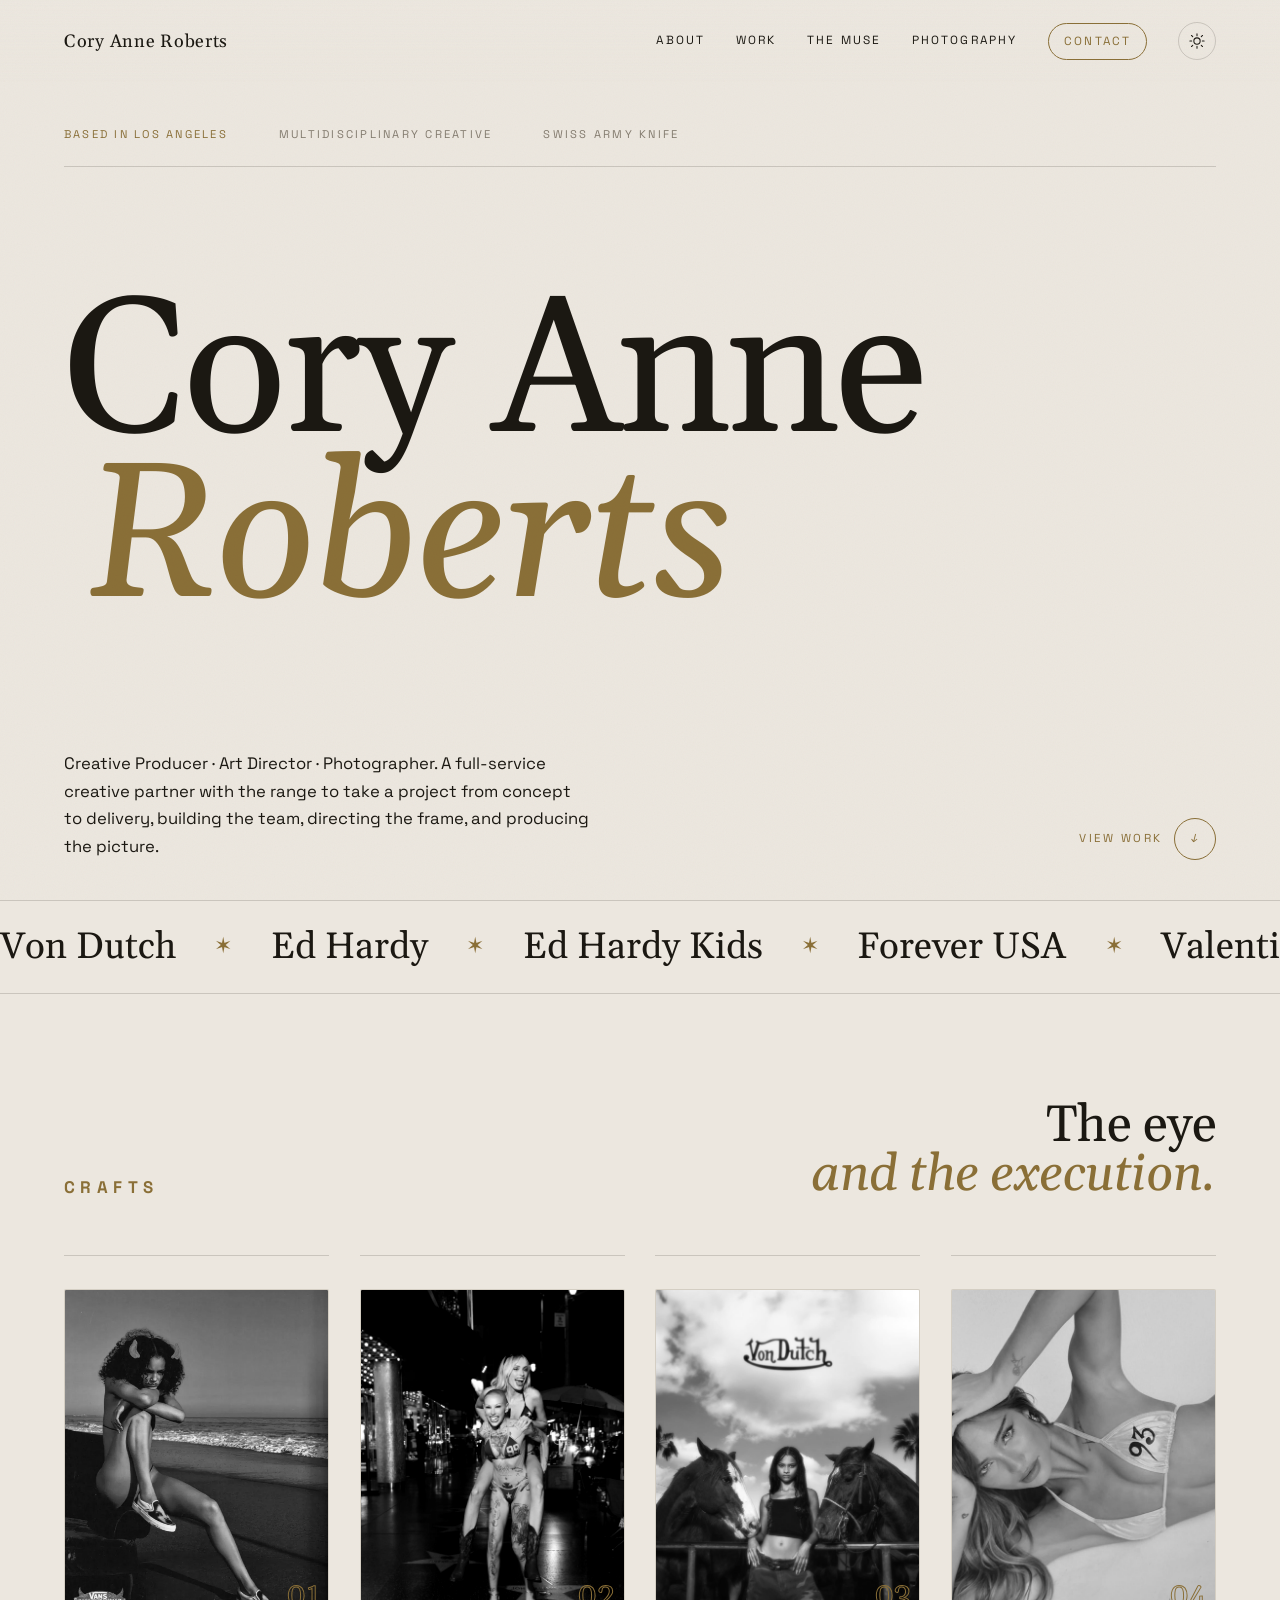
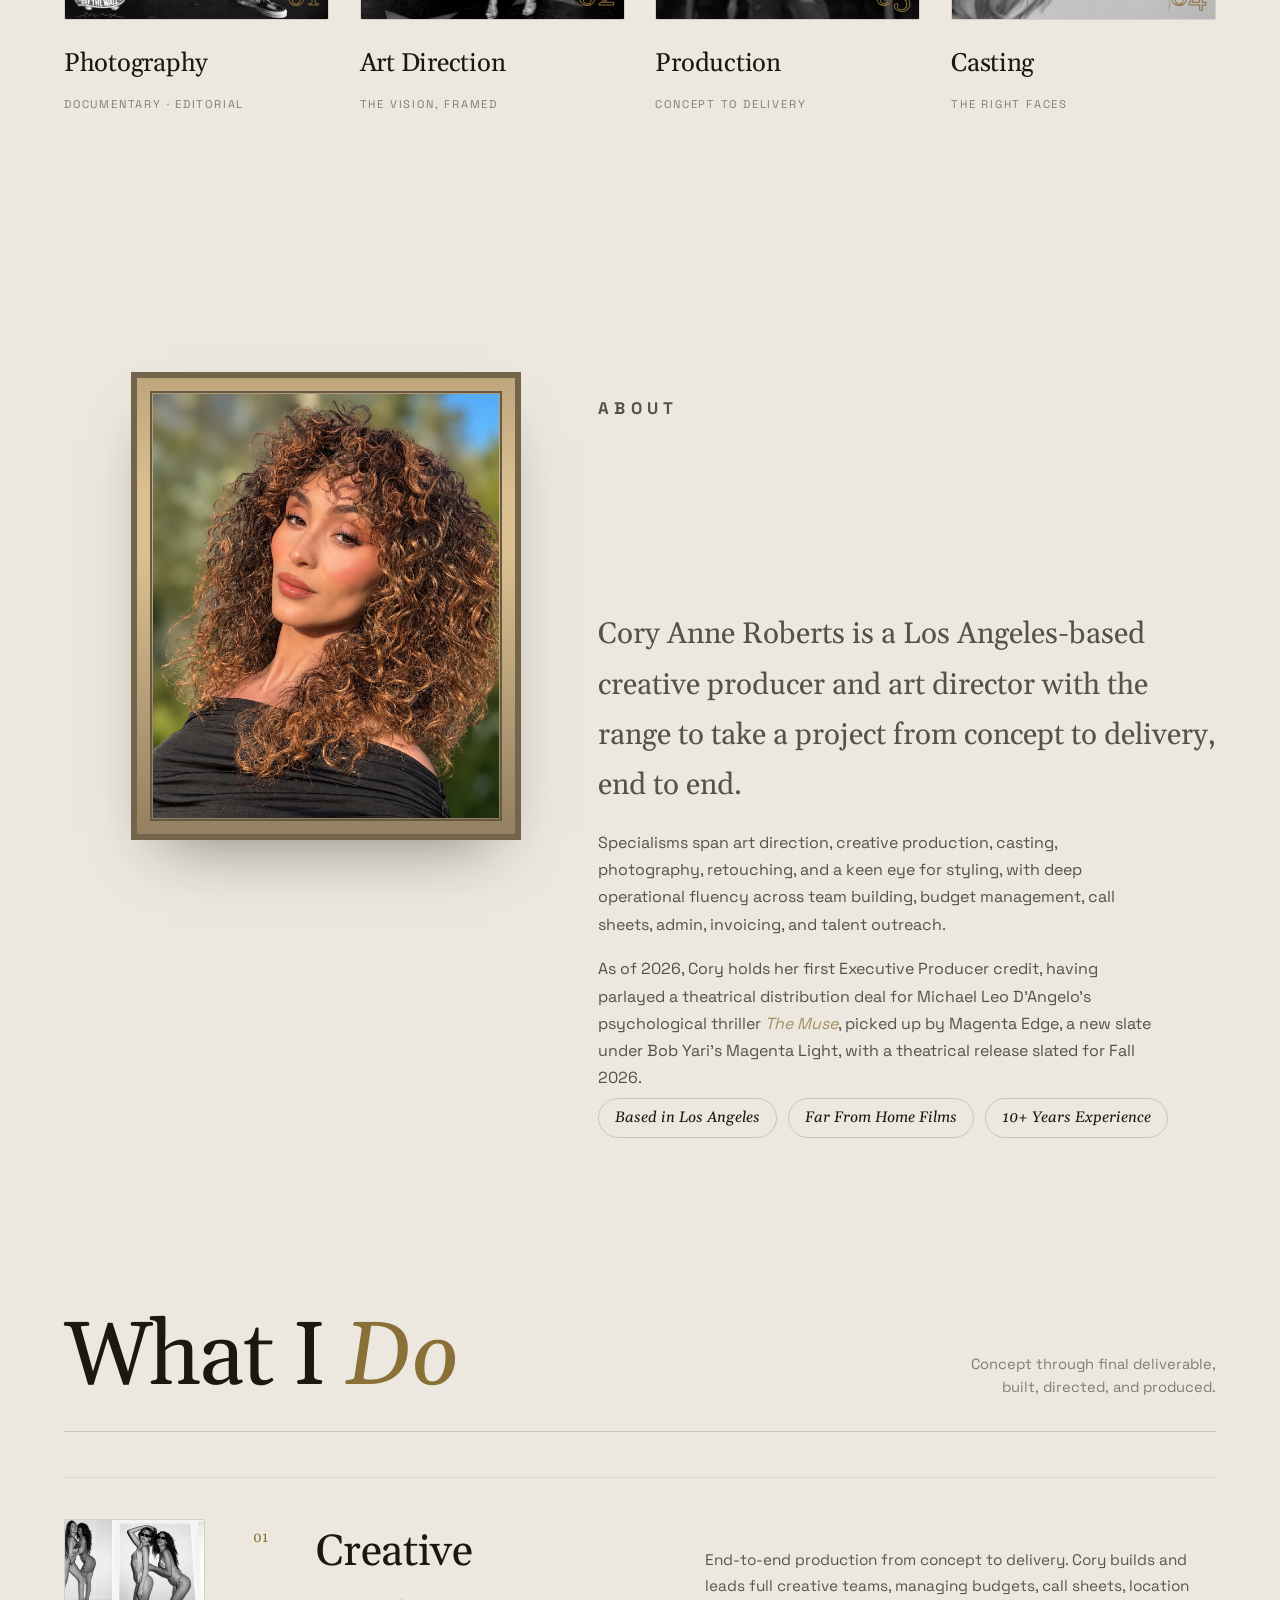
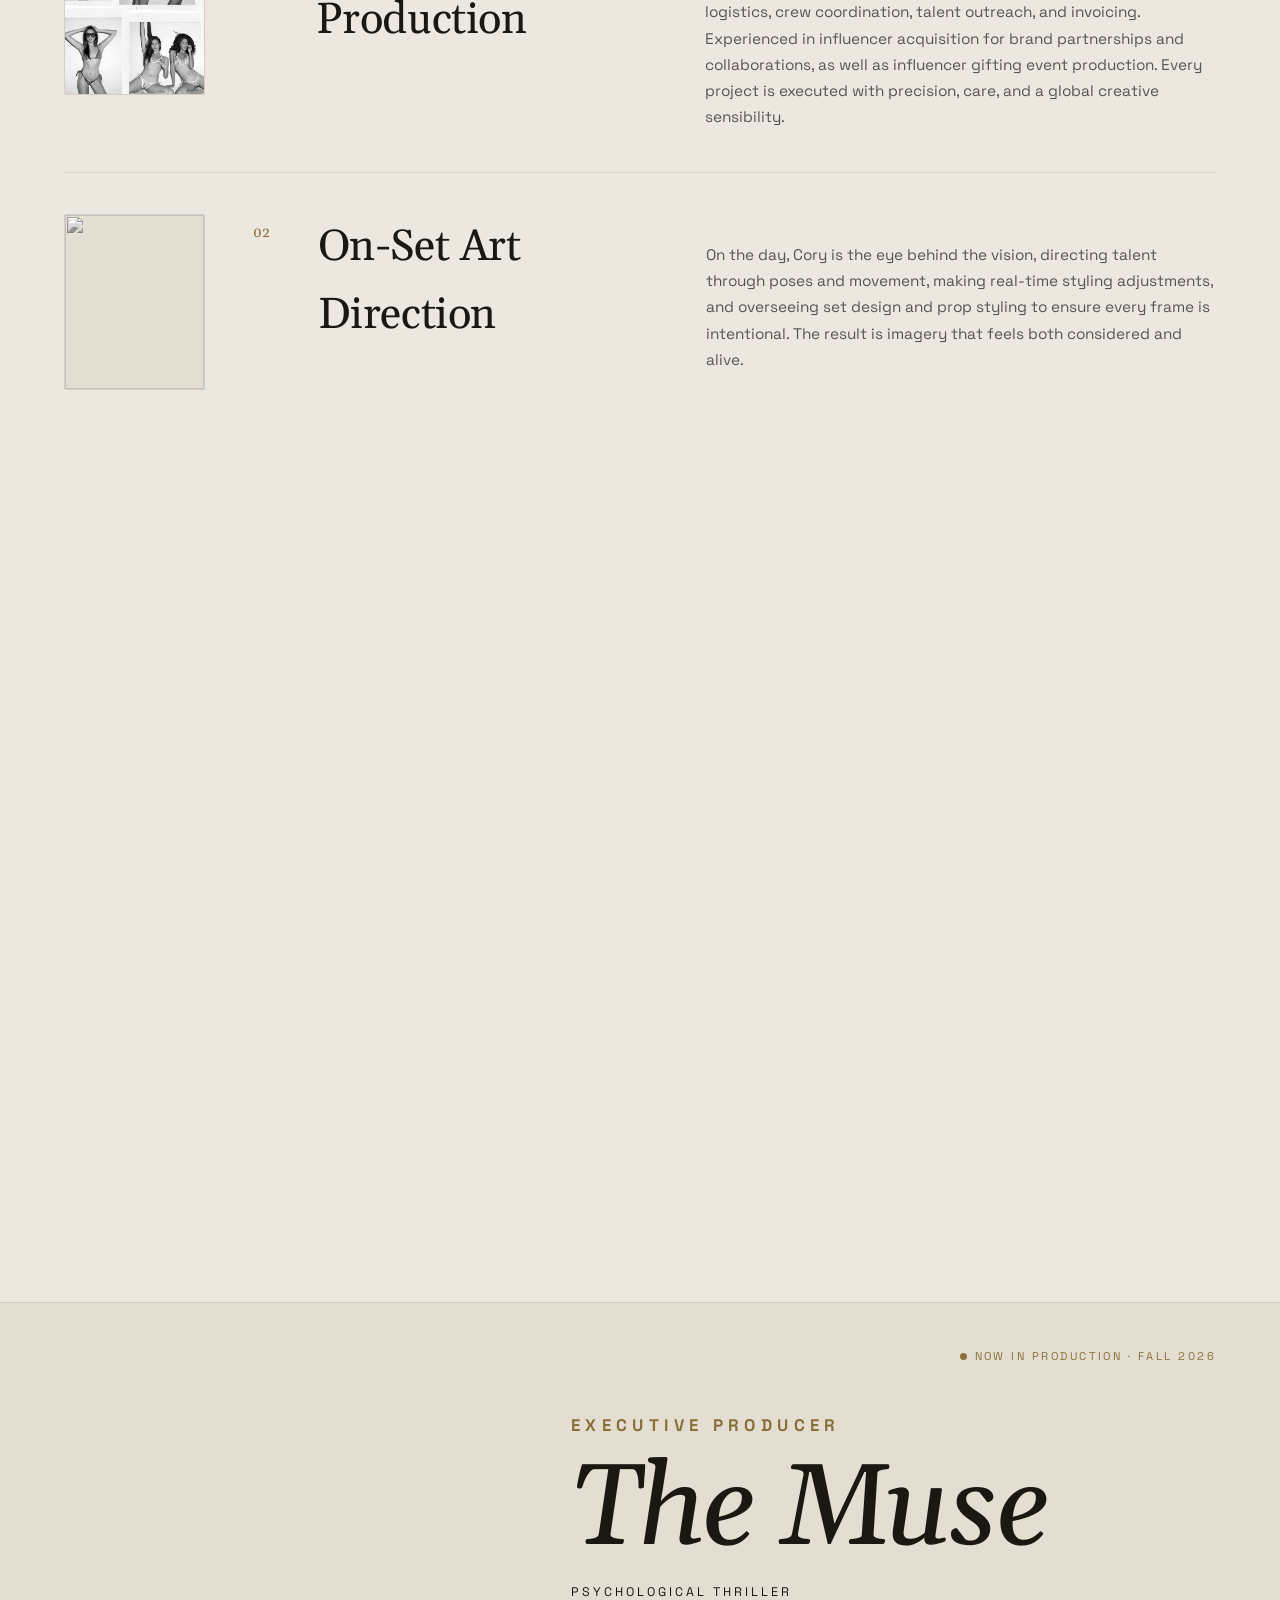
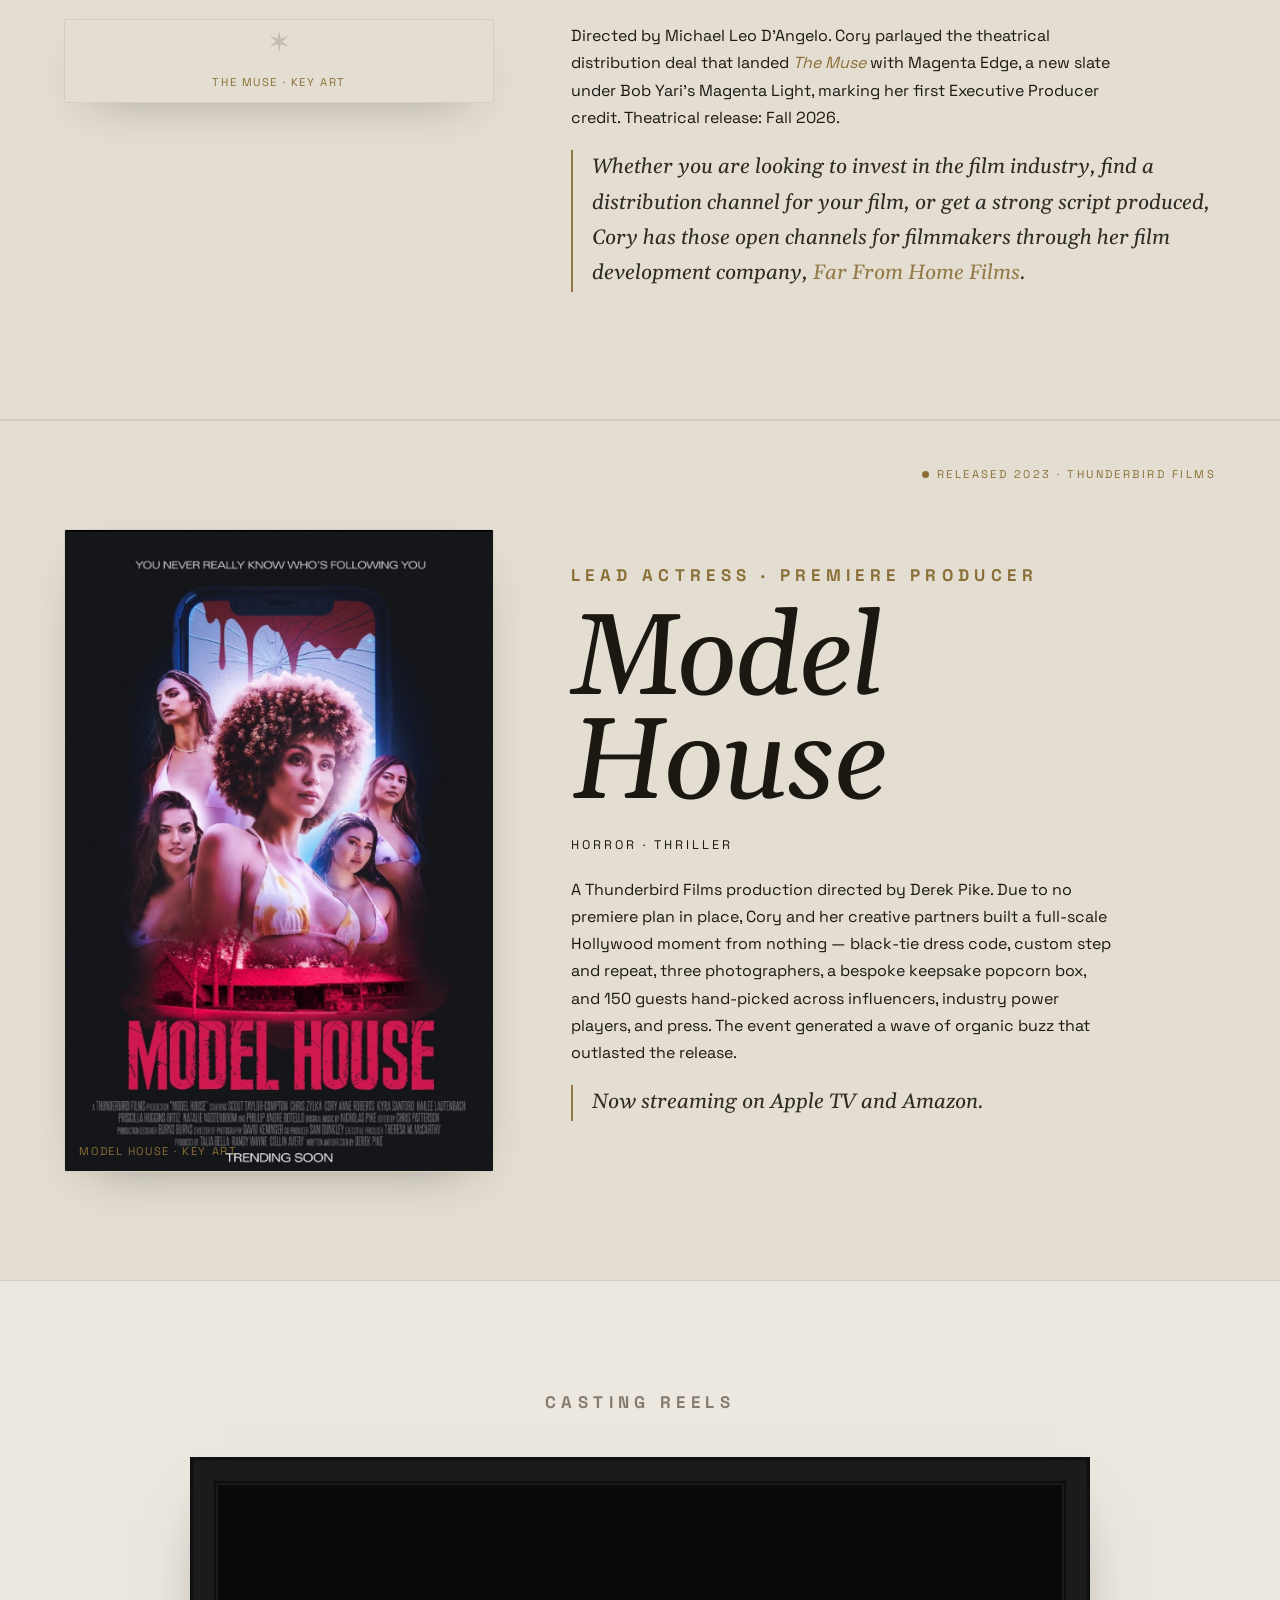
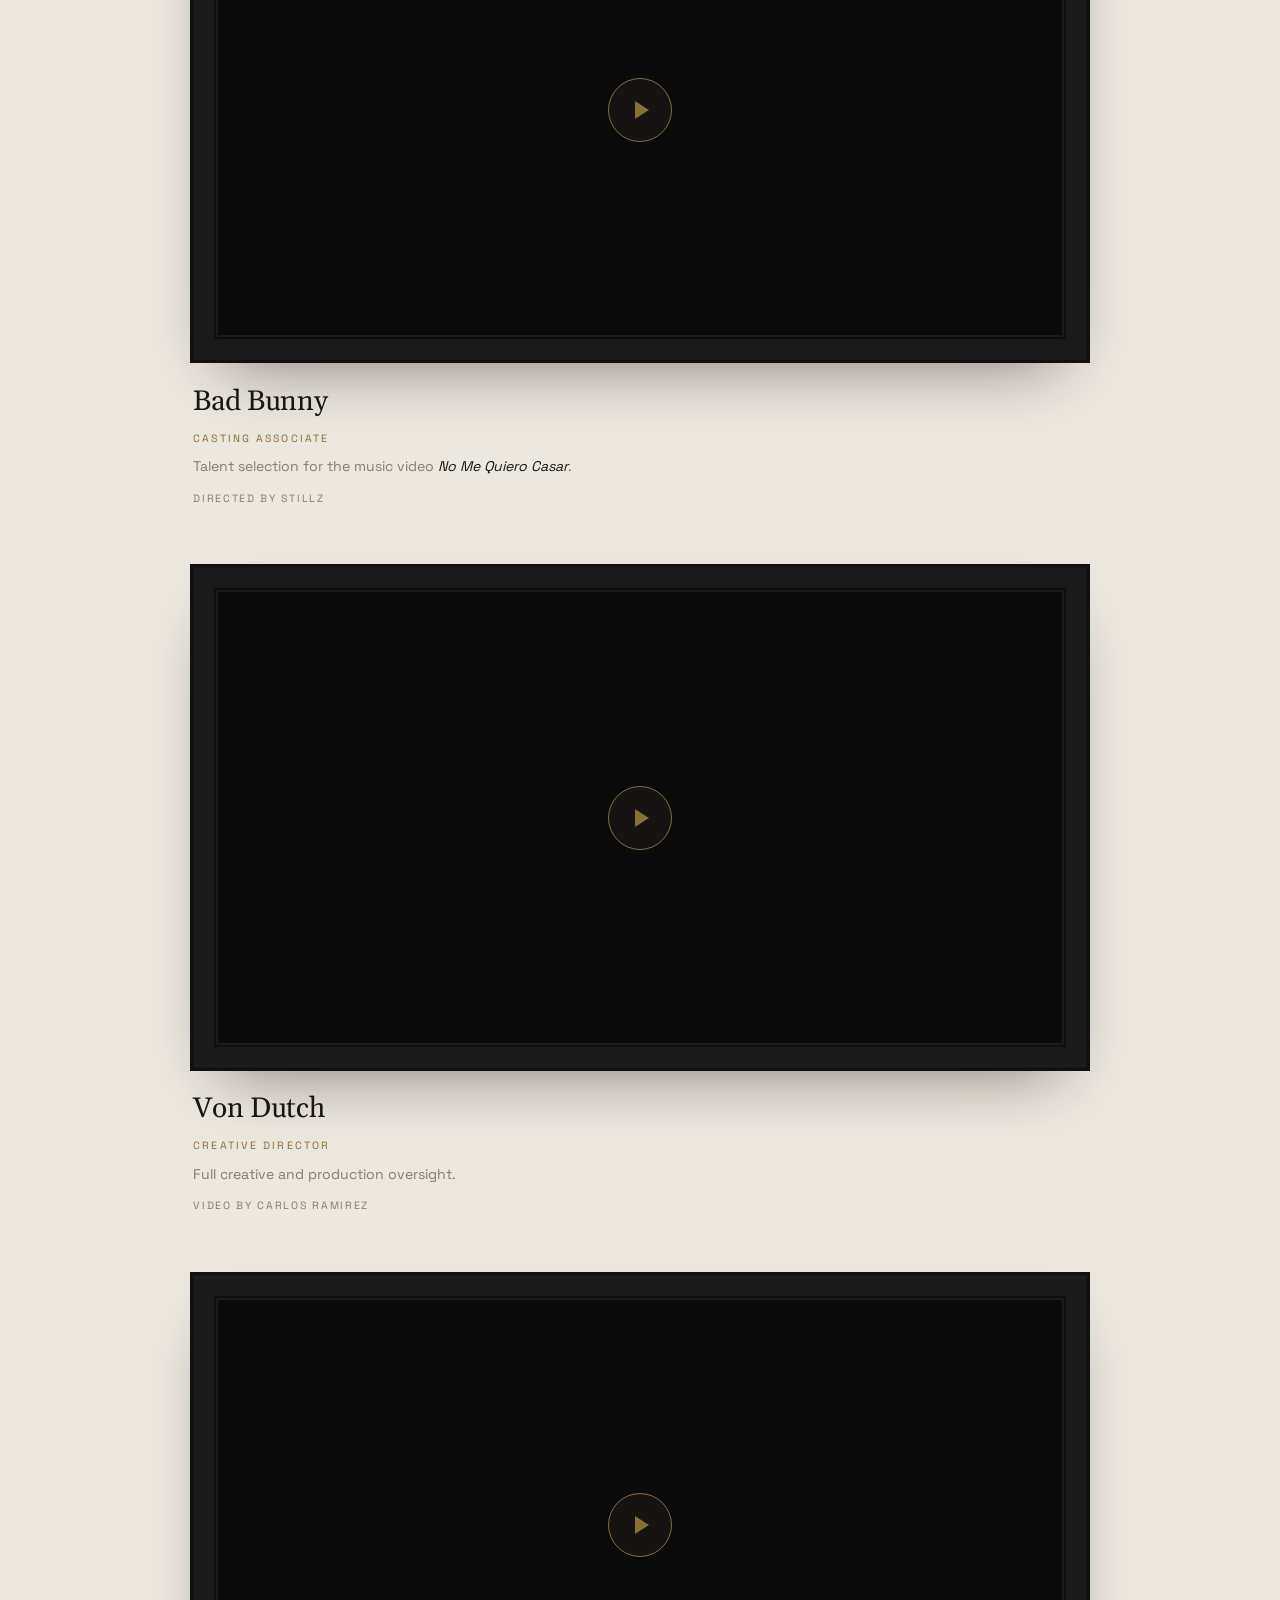
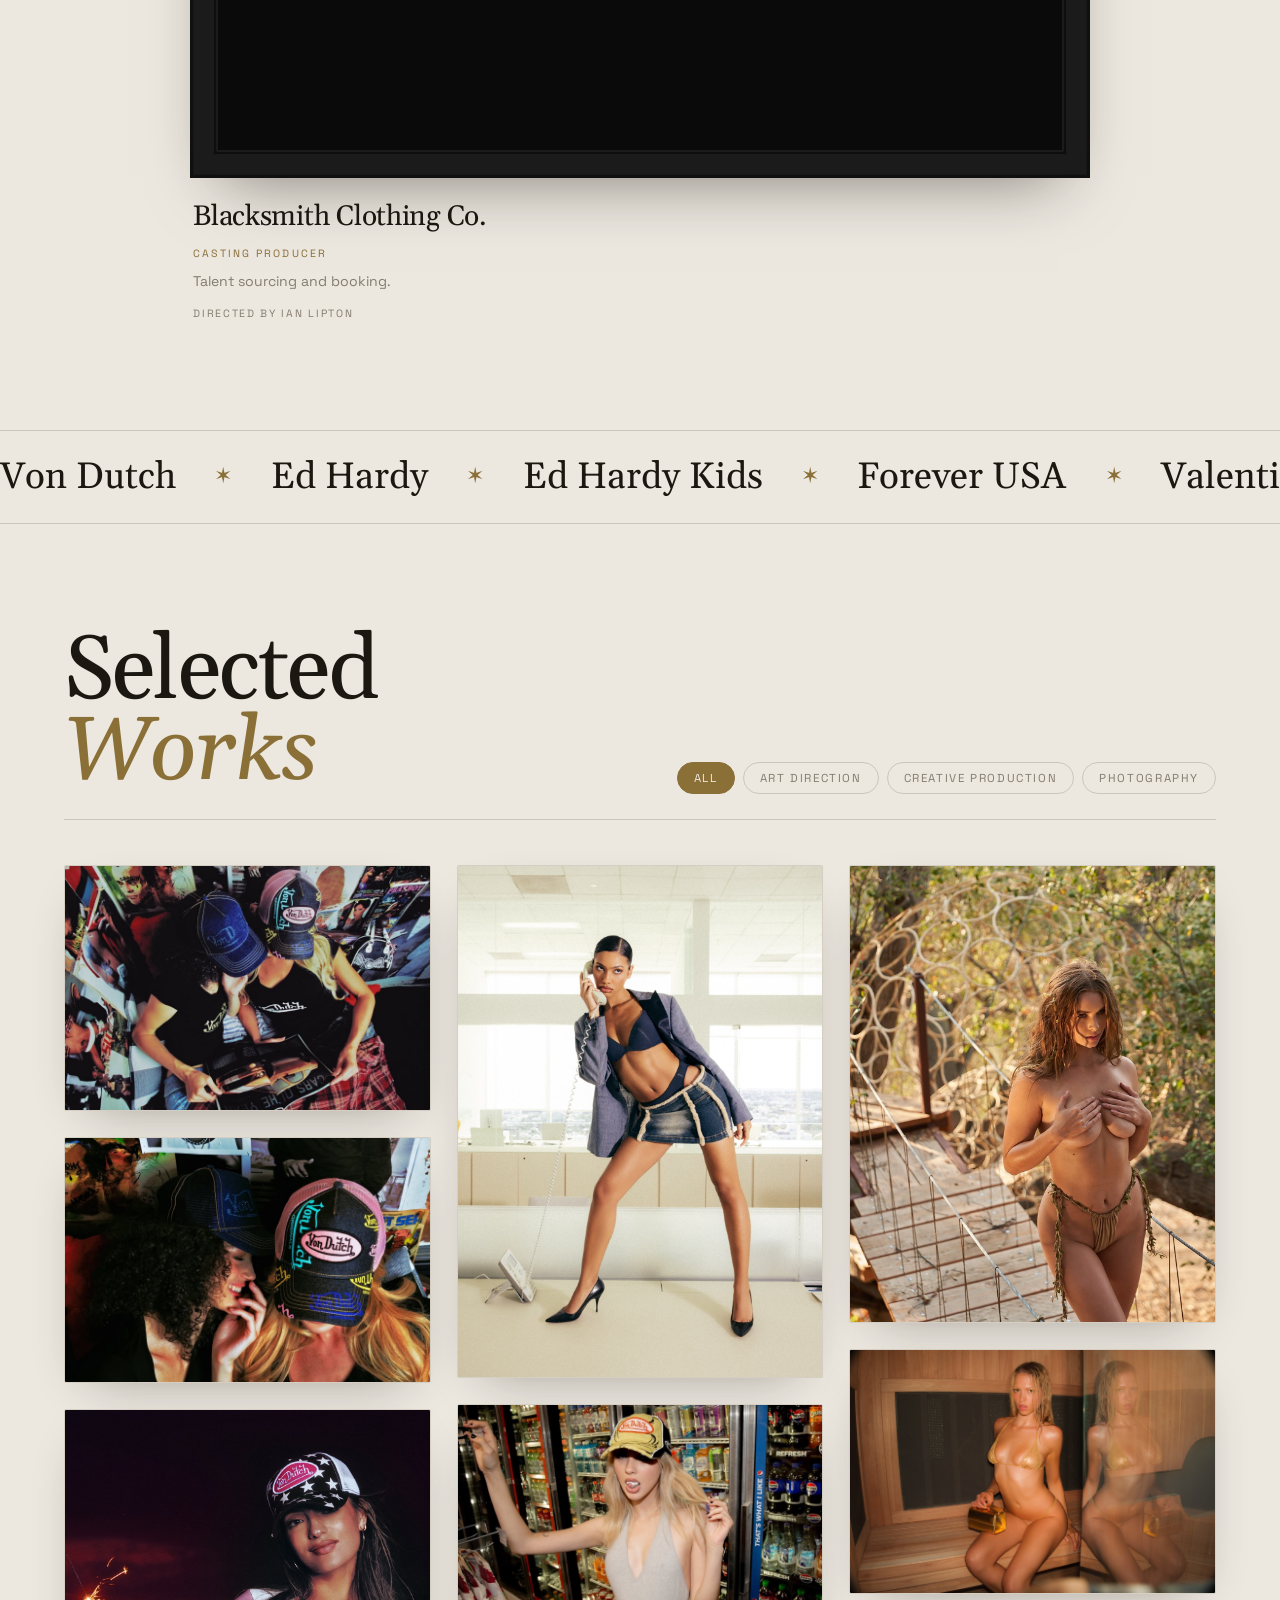
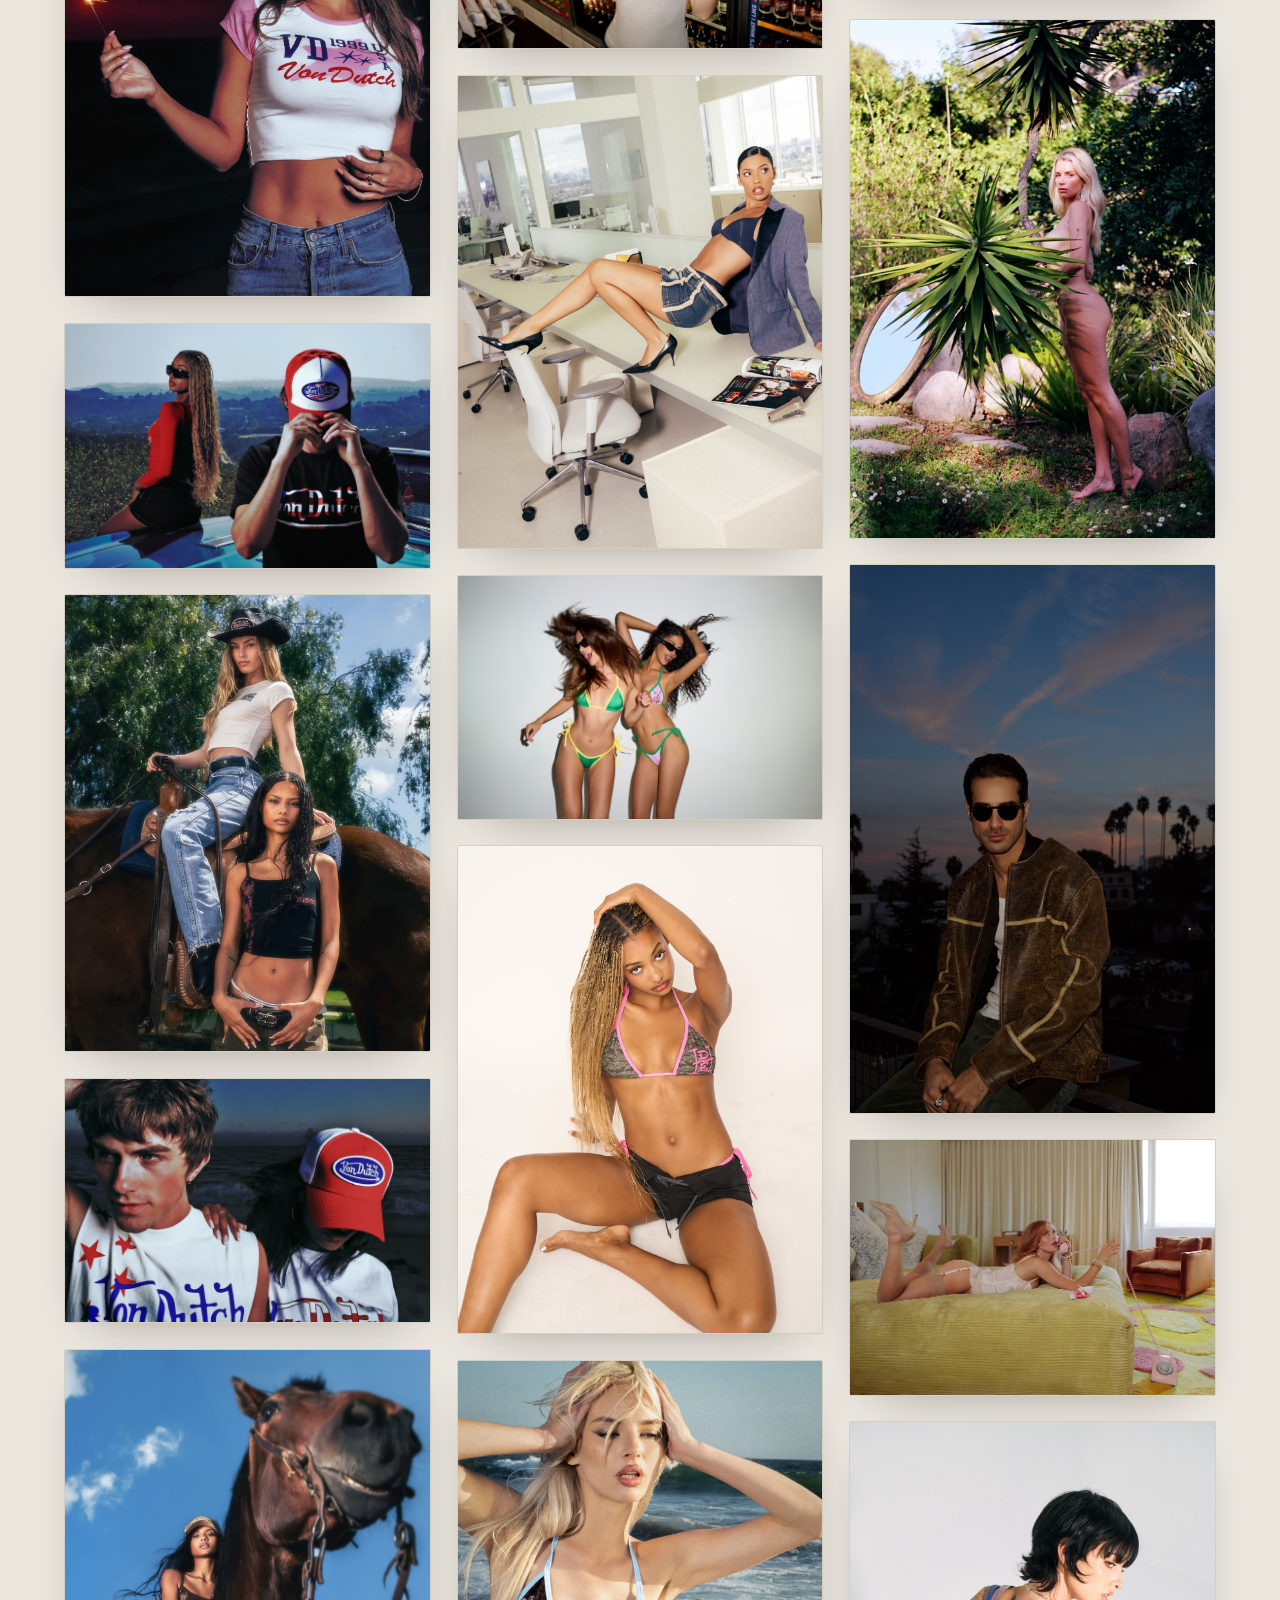
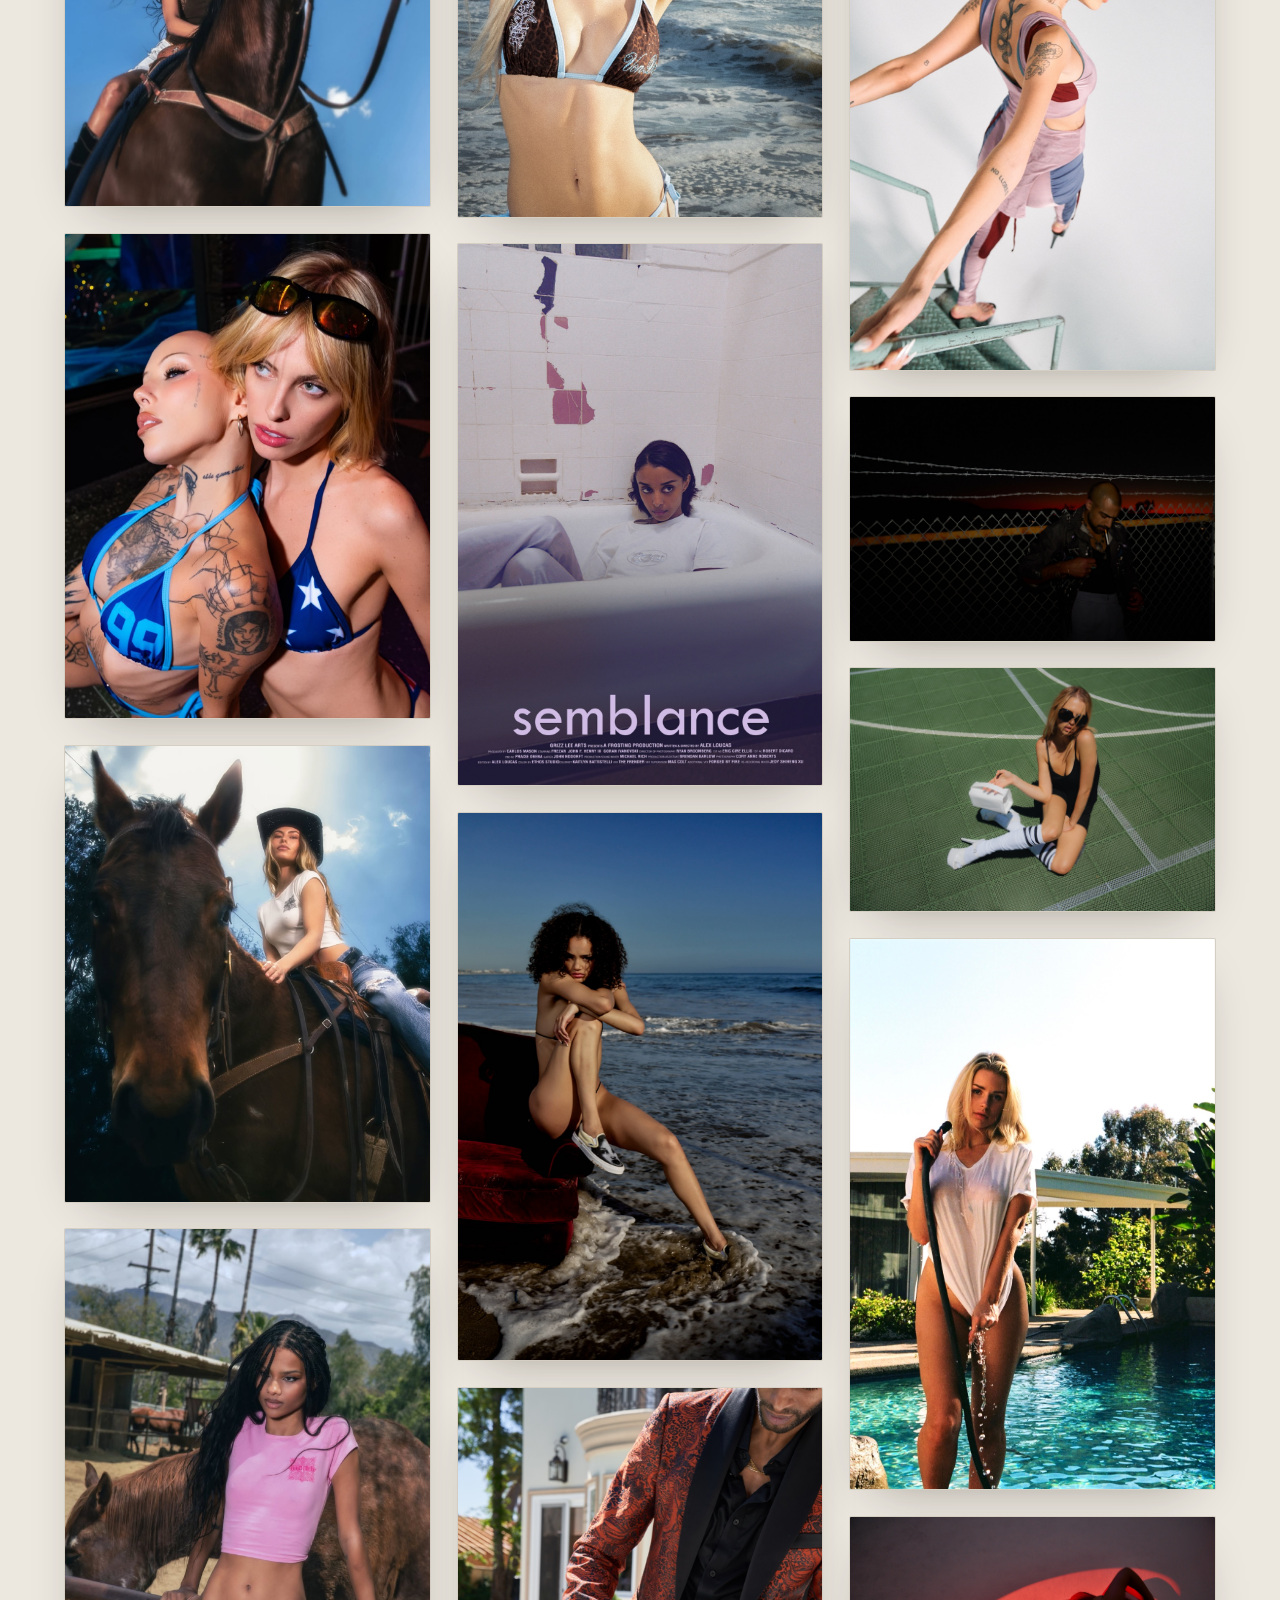
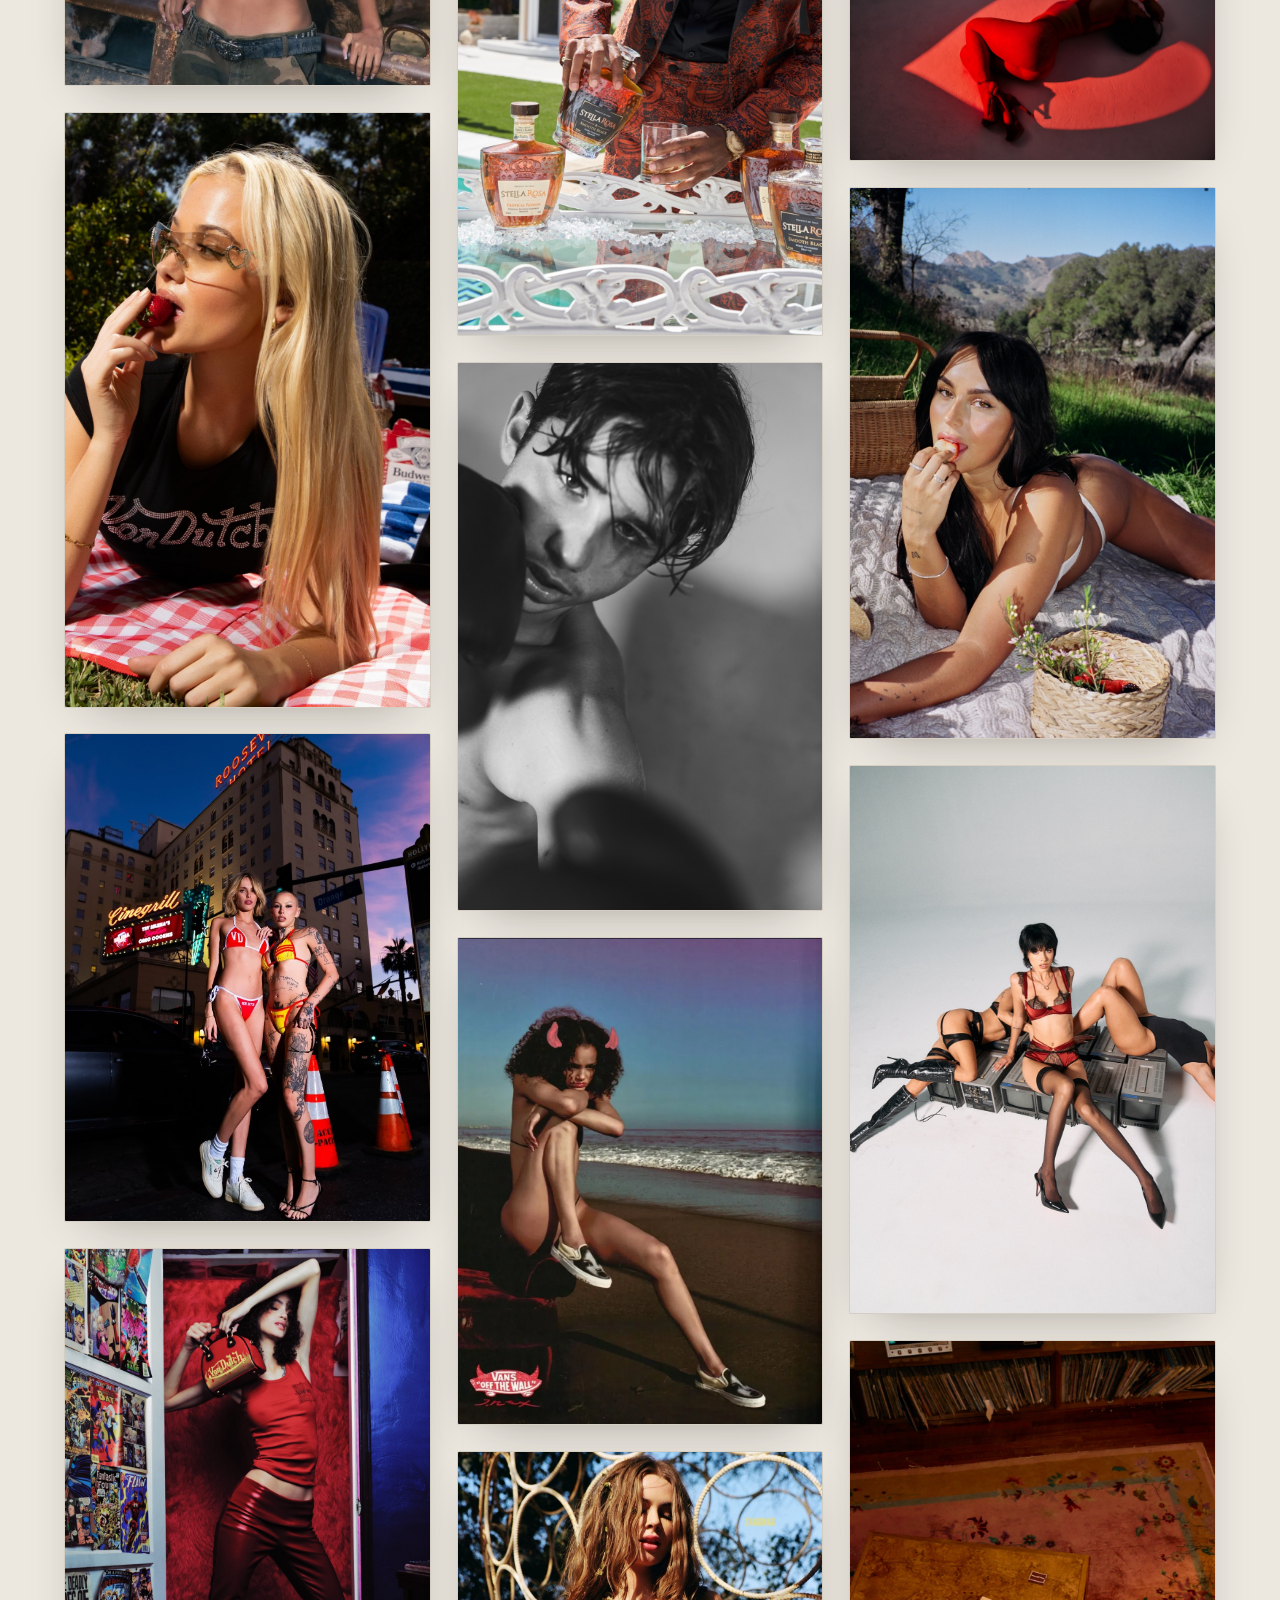
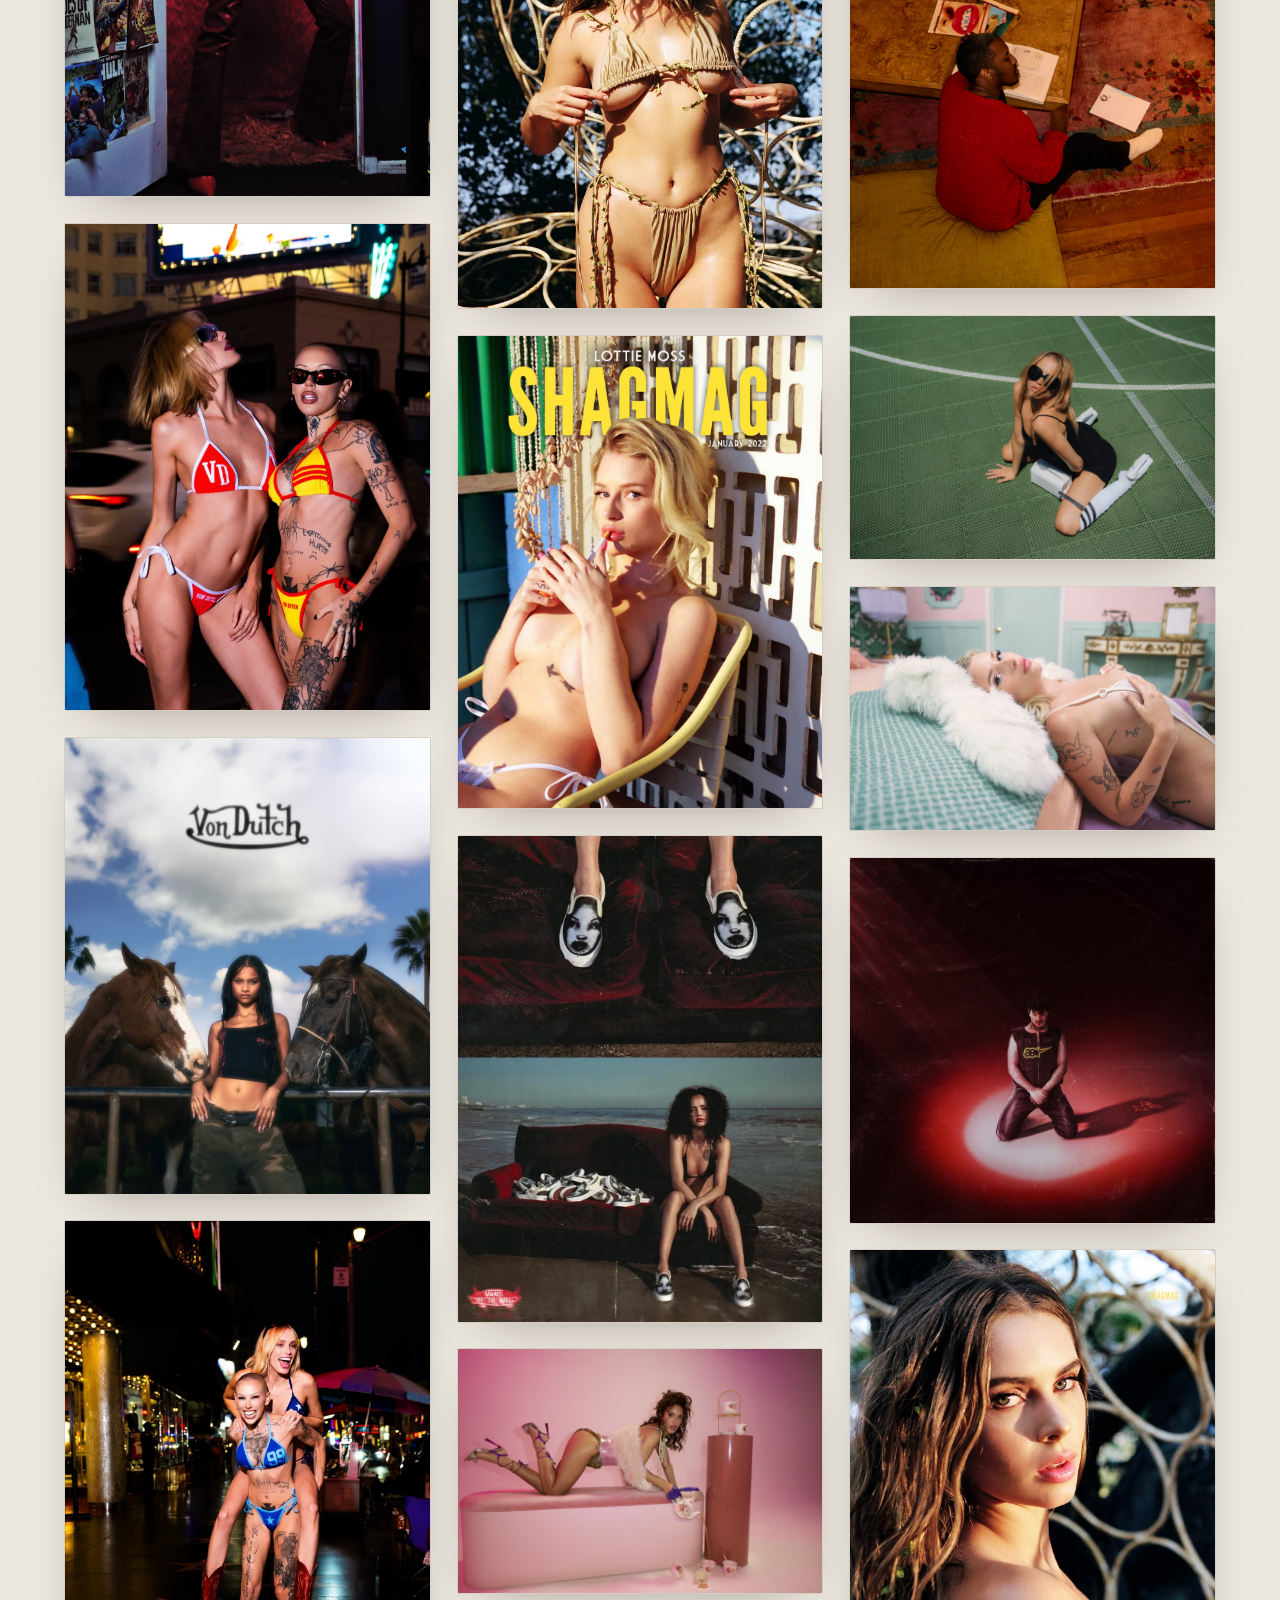
==== index.html @ a4f9cd2b "portfolio" ====
<!DOCTYPE html>
<html lang="en">
<head>
  <meta charset="UTF-8" />
  <meta name="viewport" content="width=device-width, initial-scale=1.0" />
  <title>Cory Anne Roberts — Creative Producer · Art Director · Photographer</title>
  <meta name="description" content="Cory Anne Roberts is a Los Angeles-based creative producer, art director, and photographer working across fashion, lifestyle, music, and film." />

  <link rel="preconnect" href="https://fonts.googleapis.com" />
  <link rel="preconnect" href="https://fonts.gstatic.com" crossorigin />
  <link href="https://fonts.googleapis.com/css2?family=Gelasio:ital,wght@0,400;0,500;0,600;1,400;1,500&family=Space+Grotesk:wght@300;400;500&display=swap" rel="stylesheet" />

  <link rel="stylesheet" href="css/styles.css" />

  <!-- Set theme before paint to avoid a flash -->
  <script>
    (function () {
      try {
        var t = localStorage.getItem('car-theme');
        if (!t) t = window.matchMedia('(prefers-color-scheme: light)').matches ? 'light' : 'dark';
        document.documentElement.setAttribute('data-theme', t);
      } catch (e) {
        document.documentElement.setAttribute('data-theme', 'dark');
      }
    })();
  </script>
</head>
<body>

  <div class="grain" aria-hidden="true"></div>


  <!-- NAV -->
  <header class="nav" id="nav">
    <a href="#top" class="nav__mark">Cory Anne Roberts</a>
    <nav class="nav__links" aria-label="Primary">
      <a href="#about">About</a>
      <a href="#work">Work</a>
      <a href="#muse">The Muse</a>
      <a href="#photography">Photography</a>
      <a href="#contact" class="nav__cta">Contact</a>
    </nav>
    <div class="nav__controls">
      <button class="theme-toggle" aria-label="Toggle day and night mode" aria-pressed="false">
        <svg class="icon-moon" viewBox="0 0 24 24" aria-hidden="true"><path d="M21 12.8A9 9 0 1 1 11.2 3a7 7 0 0 0 9.8 9.8Z" fill="none" stroke="currentColor" stroke-width="1.4" stroke-linejoin="round"/></svg>
        <svg class="icon-sun" viewBox="0 0 24 24" aria-hidden="true"><circle cx="12" cy="12" r="4.2" fill="none" stroke="currentColor" stroke-width="1.4"/><g stroke="currentColor" stroke-width="1.4" stroke-linecap="round"><path d="M12 2.5v2.4M12 19.1v2.4M4.6 4.6l1.7 1.7M17.7 17.7l1.7 1.7M2.5 12h2.4M19.1 12h2.4M4.6 19.4l1.7-1.7M17.7 6.3l1.7-1.7"/></g></svg>
      </button>
      <button class="nav__toggle" aria-label="Menu" aria-expanded="false">
        <span></span><span></span>
      </button>
    </div>
  </header>

  <!-- HERO -->
  <section class="hero" id="top">
    <div class="hero__meta">
      <span>Based in Los Angeles</span>
      <span>Multidisciplinary Creative</span>
      <span>Swiss Army Knife</span>
    </div>

    <h1 class="hero__title">
      <span class="line">Cory Anne</span>
      <span class="line line--italic">Roberts</span>
    </h1>

    <div class="hero__sub">
      <p>
        Creative Producer · Art Director · Photographer. A full-service creative
        partner with the range to take a project from concept to delivery, building
        the team, directing the frame, and producing the picture.
      </p>
      <a href="#work" class="scroll-cue">
        <span>View Work</span>
        <i></i>
      </a>
    </div>

  </section>

  <!-- MARQUEE -->
  <div class="marquee" aria-hidden="true">
    <div class="marquee__track">
      <span>Von Dutch</span><i>✶</i>
      <span>Ed Hardy</span><i>✶</i>
      <span>Ed Hardy Kids</span><i>✶</i>
      <span>Forever USA</span><i>✶</i>
      <span>Valentino Orlandi</span><i>✶</i>
      <span>Vans</span><i>✶</i>
      <span>Stella Rosa Wines</span><i>✶</i>
      <span>Ignite</span><i>✶</i>
      <span>Culprit</span><i>✶</i>
      <span>Chance Vintage</span><i>✶</i>
      <span>OW</span><i>✶</i>
      <span>OW Intimates</span><i>✶</i>
      <span>Revice Denim</span><i>✶</i>
      <span>Shagmag</span><i>✶</i>
      <span>Duckwrth</span><i>✶</i>
      <span>Speed Suspects</span><i>✶</i>
      <span>MABASH</span><i>✶</i>
      <span>Wild West Social House</span><i>✶</i>
      <span>Badgley Mischka</span><i>✶</i>
      <span>Blacksmith Clothing Co.</span><i>✶</i>
      <span>Trina Turk</span><i>✶</i>
      <span>Bebe</span><i>✶</i>
      <span>Faye Dreamgirl</span><i>✶</i>
      <span>Quips</span><i>✶</i>
      <span>Flor De Ca&#xF1;a</span><i>✶</i>
      <span>Don Julio</span><i>✶</i>
      <span>Joseph Chilliams</span><i>✶</i>
      <span>Al Calderon</span><i>✶</i>
      <span>Emma Pills</span><i>✶</i>
      <span>John Alto</span><i>✶</i>
      <span>Alesso</span><i>✶</i>
      <span>John Summit</span><i>✶</i>
      <span>Wilhelmina Models</span><i>✶</i>
      <span>LA Models</span><i>✶</i>
      <span>Evolve Models</span><i>✶</i>
      <span>Industry Models</span><i>✶</i>
      <span>Photogenics</span><i>✶</i>
      <span>Moxy</span><i>✶</i>
      <span>MISFITZMAG</span><i>✶</i>
      <span>Long Beach Amphitheater</span><i>✶</i>
      <span>Huda Beauty</span><i>✶</i>
      <span>Bad Bunny</span><i>✶</i>
      <span>Lil Tay</span><i>✶</i>
      <span>Magenta Edge</span><i>✶</i>
      <span>Lionsgate</span><i>✶</i>
      <span>Dreamvault</span><i>✶</i>
      <span>Love + War</span><i>✶</i>
      <span>Meshki</span><i>✶</i>
      <span>Tonik Med Spa</span><i>✶</i>
      <span>ORT</span><i>✶</i>
      <span>Red Flag Cycles</span><i>✶</i>
      <!-- duplicate for seamless loop -->
      <span>Von Dutch</span><i>✶</i>
      <span>Ed Hardy</span><i>✶</i>
      <span>Ed Hardy Kids</span><i>✶</i>
      <span>Forever USA</span><i>✶</i>
      <span>Valentino Orlandi</span><i>✶</i>
      <span>Vans</span><i>✶</i>
      <span>Stella Rosa Wines</span><i>✶</i>
      <span>Ignite</span><i>✶</i>
      <span>Culprit</span><i>✶</i>
      <span>Chance Vintage</span><i>✶</i>
      <span>OW</span><i>✶</i>
      <span>OW Intimates</span><i>✶</i>
      <span>Revice Denim</span><i>✶</i>
      <span>Shagmag</span><i>✶</i>
      <span>Duckwrth</span><i>✶</i>
      <span>Speed Suspects</span><i>✶</i>
      <span>MABASH</span><i>✶</i>
      <span>Wild West Social House</span><i>✶</i>
      <span>Badgley Mischka</span><i>✶</i>
      <span>Blacksmith Clothing Co.</span><i>✶</i>
      <span>Trina Turk</span><i>✶</i>
      <span>Bebe</span><i>✶</i>
      <span>Faye Dreamgirl</span><i>✶</i>
      <span>Quips</span><i>✶</i>
      <span>Flor De Ca&#xF1;a</span><i>✶</i>
      <span>Don Julio</span><i>✶</i>
      <span>Joseph Chilliams</span><i>✶</i>
      <span>Al Calderon</span><i>✶</i>
      <span>Emma Pills</span><i>✶</i>
      <span>John Alto</span><i>✶</i>
      <span>Alesso</span><i>✶</i>
      <span>John Summit</span><i>✶</i>
      <span>Wilhelmina Models</span><i>✶</i>
      <span>LA Models</span><i>✶</i>
      <span>Evolve Models</span><i>✶</i>
      <span>Industry Models</span><i>✶</i>
      <span>Photogenics</span><i>✶</i>
      <span>Moxy</span><i>✶</i>
      <span>MISFITZMAG</span><i>✶</i>
      <span>Long Beach Amphitheater</span><i>✶</i>
      <span>Huda Beauty</span><i>✶</i>
      <span>Bad Bunny</span><i>✶</i>
      <span>Lil Tay</span><i>✶</i>
      <span>Magenta Edge</span><i>✶</i>
      <span>Lionsgate</span><i>✶</i>
      <span>Dreamvault</span><i>✶</i>
      <span>Love + War</span><i>✶</i>
      <span>Meshki</span><i>✶</i>
      <span>Tonik Med Spa</span><i>✶</i>
      <span>ORT</span><i>✶</i>
      <span>Red Flag Cycles</span><i>✶</i>
    </div>
  </div>

  <!-- DISCIPLINES -->
  <section class="disciplines" id="disciplines">
    <div class="disciplines__head">
      <p class="eyebrow gold">Crafts</p>
      <h2>The eye<br /><span class="italic">and the execution.</span></h2>
    </div>
    <div class="disciplines__grid" style="grid-template-columns: repeat(4, 1fr);">
      <article class="disc">
        <figure class="disc__thumb"><img src="covers/04PHOTO-COVER.webp" alt="Photography" loading="lazy" /><span class="disc__no">01</span></figure>
        <h3>Photography</h3>
        <span class="disc__desc">Documentary · editorial</span>
      </article>
      <article class="disc">
        <figure class="disc__thumb"><img src="covers/01ArtDirectionCover.jpg" alt="Art direction" loading="lazy" /><span class="disc__no">02</span></figure>
        <h3>Art Direction</h3>
        <span class="disc__desc">The vision, framed</span>
      </article>
      <article class="disc">
        <figure class="disc__thumb"><img src="covers/02ProductionCover.jpg" alt="Production" loading="lazy" /><span class="disc__no">03</span></figure>
        <h3>Production</h3>
        <span class="disc__desc">Concept to delivery</span>
      </article>
      <article class="disc">
        <figure class="disc__thumb"><img src="covers/03CastingCover.jpg" alt="Casting" loading="lazy" /><span class="disc__no">04</span></figure>
        <h3>Casting</h3>
        <span class="disc__desc">The right faces</span>
      </article>
    </div>
  </section>

  <!-- ABOUT -->
  <section class="about" id="about">
    <div class="about__portrait">
      <div class="portrait-mount">
        <div class="portrait-name-wrap">
          <span class="portrait-name">Cory Anne <em>Roberts</em></span>
        </div>
        <figure class="img-slot framed" data-orient="portrait">
          <img src="Cory For Portrait Page.jpg" alt="Portrait of Cory Anne Roberts" loading="lazy" />
        </figure>
      </div>
    </div>
    <div class="about__copy">
      <p class="eyebrow">About</p>
      <h2>In service of<br /><span class="italic">great ideas.</span></h2>
      <p class="about__lead">
        Cory Anne Roberts is a Los Angeles-based creative producer and art
        director with the range to take a project from concept to delivery, end to end.
      </p>
      <p>
        Specialisms span art direction, creative production, casting, photography, retouching,
        and a keen eye for styling, with deep operational fluency across team building, budget
        management, call sheets, admin, invoicing, and talent outreach.
      </p>
      <p>
        As of 2026, Cory holds her first Executive Producer credit, having parlayed a
        theatrical distribution deal for Michael Leo D'Angelo's psychological thriller
        <em>The Muse</em>, picked up by Magenta Edge, a new slate under Bob Yari's
        Magenta Light, with a theatrical release slated for Fall 2026.
      </p>

      <ul class="about__facts">
        <li>Based in Los Angeles</li>
        <li>Far From Home Films</li>
        <li>10+ Years Experience</li>
      </ul>
    </div>
  </section>

  <!-- WORK / CAPABILITIES -->
  <section class="work" id="work">
    <div class="work__head">
      <h2>What I <span class="italic">Do</span></h2>
      <p>Concept through final deliverable, built, directed, and produced.</p>
    </div>

    <div class="work__list">
      <article class="cap">
        <figure class="cap__thumb"><img src="covers 2/01CreativeProduction.jpg" alt="" loading="lazy" /></figure>
        <span class="cap__num">01</span>
        <div class="cap__body">
          <h3>Creative Production</h3>
          <p>
            End-to-end production from concept to delivery. Cory builds and leads full
            creative teams, managing budgets, call sheets, location logistics, crew
            coordination, talent outreach, and invoicing. Experienced in influencer
            acquisition for brand partnerships and collaborations, as well as influencer
            gifting event production. Every project is executed with precision, care,
            and a global creative sensibility.
          </p>
        </div>
      </article>

      <article class="cap">
        <figure class="cap__thumb"><img src="covers 2/02ART DIRECTION.jpg" alt="" loading="lazy" /></figure>
        <span class="cap__num">02</span>
        <div class="cap__body">
          <h3>On-Set Art Direction</h3>
          <p>
            On the day, Cory is the eye behind the vision, directing talent through poses
            and movement, making real-time styling adjustments, and overseeing set design
            and prop styling to ensure every frame is intentional. The result is imagery
            that feels both considered and alive.
          </p>
        </div>
      </article>

      <article class="cap">
        <figure class="cap__thumb"><img src="covers 2/03CASTING.jpg" alt="" loading="lazy" /></figure>
        <span class="cap__num">03</span>
        <div class="cap__body">
          <h3>Casting</h3>
          <p>
            Talent casting and curation for commercial and music campaigns, finding the
            faces that carry a brand. Selected reels include Bad Bunny, Von Dutch, and
            Blacksmith Clothing Co..
          </p>
        </div>
      </article>

      <article class="cap">
        <figure class="cap__thumb"><img src="covers 2/04PHOTO.jpg" alt="" loading="lazy" /></figure>
        <span class="cap__num">04</span>
        <div class="cap__body">
          <h3>Photography</h3>
          <p>
            Shooting across fashion, editorial, music, film, and brand, with clients
            ranging from global campaigns to intimate portraits. Every frame is intentional.
          </p>
        </div>
      </article>

      <article class="cap">
        <figure class="cap__thumb"><img src="The Muse .JPG" alt="" loading="lazy" /></figure>
        <span class="cap__num">05</span>
        <div class="cap__body">
          <h3>Executive Production</h3>
          <p>
            Now carrying her first EP credit on <em>The Muse</em>, overseeing creative
            vision, production coordination, and stakeholder relationships, and opening
            channels for filmmakers across investment, distribution, and production
            through her film development company, <em>Far From Home Films</em>.
          </p>
        </div>
      </article>
    </div>
  </section>

  <!-- FEATURE: THE MUSE -->
  <section class="feature" id="muse">
    <div class="feature__tag">Now in Production · Fall 2026</div>
    <div class="feature__inner">
      <div class="feature__visual">
        <figure class="img-slot" style="aspect-ratio: auto; height: auto;">
          <img src="The Muse .JPG" alt="The Muse key art" loading="lazy" style="width: 100%; height: auto; object-fit: unset;" />
          <figcaption>The Muse · Key Art</figcaption>
        </figure>
      </div>
      <div class="feature__copy">
        <p class="eyebrow gold">Executive Producer</p>
        <h2><span class="italic">The Muse</span></h2>
        <p class="feature__genre">Psychological Thriller</p>
        <p>
          Directed by Michael Leo D'Angelo. Cory parlayed the theatrical distribution
          deal that landed <em>The Muse</em> with Magenta Edge, a new slate under Bob
          Yari's Magenta Light, marking her first Executive Producer credit. Theatrical
          release: Fall 2026.
        </p>
        <p class="feature__outreach">
          Whether you are looking to invest in the film industry, find a distribution
          channel for your film, or get a strong script produced, Cory has those open
          channels for filmmakers through her film development company,
          <em>Far From Home Films</em>.
        </p>
      </div>
    </div>
  </section>

  <!-- MODEL HOUSE -->
  <section class="feature" id="model-house">
    <div class="feature__tag">Released 2023 · Thunderbird Films</div>
    <div class="feature__inner">
      <div class="feature__visual">
        <figure class="img-slot" style="aspect-ratio: auto; height: auto;">
          <img src="Model House Poster.jpg" alt="Model House film poster" loading="lazy" style="width: 100%; height: auto; object-fit: unset;" />
          <figcaption>Model House · Key Art</figcaption>
        </figure>
      </div>
      <div class="feature__copy">
        <p class="eyebrow gold">Lead Actress · Premiere Producer</p>
        <h2><span class="italic">Model House</span></h2>
        <p class="feature__genre">Horror · Thriller</p>
        <p>
          A Thunderbird Films production directed by Derek Pike. Due to no premiere plan
          in place, Cory and her creative partners built a full-scale Hollywood moment from
          nothing — black-tie dress code, custom step and repeat, three photographers, a
          bespoke keepsake popcorn box, and 150 guests hand-picked across influencers,
          industry power players, and press. The event generated a wave of organic buzz
          that outlasted the release.
        </p>
        <p class="feature__outreach">
          Now streaming on Apple TV and Amazon.
        </p>
      </div>
    </div>
  </section>

  <!-- CASTING REELS -->
  <section class="casting" id="casting">
    <p class="eyebrow" style="text-align:center">Casting Reels</p>
    <div class="casting__grid">
      <figure class="reel" data-src="casting/BadBunny-Casting.mp4">
        <div class="reel__frame" style="background-image:url('casting/thumb-badbunny.jpg');background-size:cover;background-position:center;"><button class="reel__play" aria-label="Play Bad Bunny casting reel"></button></div>
        <figcaption>
          <span class="reel__name">Bad Bunny</span>
          <span class="reel__role">Casting Associate</span>
          <span class="reel__desc">Talent selection for the music video <em>No Me Quiero Casar</em>.</span>
          <span class="reel__dir">Directed by STILLZ</span>
        </figcaption>
      </figure>
      <figure class="reel" data-src="casting/VonDutch-Casting.mp4">
        <div class="reel__frame" style="background-image:url('casting/thumb-vondutch.jpg');background-size:cover;background-position:center;"><button class="reel__play" aria-label="Play Von Dutch casting reel"></button></div>
        <figcaption>
          <span class="reel__name">Von Dutch</span>
          <span class="reel__role">Creative Director</span>
          <span class="reel__desc">Full creative and production oversight.</span>
          <span class="reel__dir">Video by Carlos Ramirez</span>
        </figcaption>
      </figure>
      <figure class="reel" data-src="casting/BlackSmith-Casting.mp4">
        <div class="reel__frame" style="background-image:url('casting/thumb-blacksmith.jpg');background-size:cover;background-position:center;"><button class="reel__play" aria-label="Play Blacksmith Clothing Co. casting reel"></button></div>
        <figcaption>
          <span class="reel__name">Blacksmith Clothing Co.</span>
          <span class="reel__role">Casting Producer</span>
          <span class="reel__desc">Talent sourcing and booking.</span>
          <span class="reel__dir">Directed by Ian Lipton</span>
        </figcaption>
      </figure>
    </div>
  </section>

  <!-- CLIENT MARQUEE (pre-gallery) -->
  <div class="marquee" aria-hidden="true">
    <div class="marquee__track">
      <span>Von Dutch</span><i>✶</i><span>Ed Hardy</span><i>✶</i><span>Ed Hardy Kids</span><i>✶</i><span>Forever USA</span><i>✶</i><span>Valentino Orlandi</span><i>✶</i><span>Vans</span><i>✶</i><span>Stella Rosa Wines</span><i>✶</i><span>Ignite</span><i>✶</i><span>Culprit</span><i>✶</i><span>Chance Vintage</span><i>✶</i><span>OW</span><i>✶</i><span>OW Intimates</span><i>✶</i><span>Revice Denim</span><i>✶</i><span>Shagmag</span><i>✶</i><span>Duckwrth</span><i>✶</i><span>Speed Suspects</span><i>✶</i><span>MABASH</span><i>✶</i><span>Wild West Social House</span><i>✶</i><span>Badgley Mischka</span><i>✶</i><span>Blacksmith Clothing Co.</span><i>✶</i><span>Trina Turk</span><i>✶</i><span>Bebe</span><i>✶</i><span>Faye Dreamgirl</span><i>✶</i><span>Quips</span><i>✶</i><span>Flor De Ca&#xF1;a</span><i>✶</i><span>Don Julio</span><i>✶</i><span>Joseph Chilliams</span><i>✶</i><span>Al Calderon</span><i>✶</i><span>Emma Pills</span><i>✶</i><span>John Alto</span><i>✶</i><span>Alesso</span><i>✶</i><span>John Summit</span><i>✶</i><span>Wilhelmina Models</span><i>✶</i><span>LA Models</span><i>✶</i><span>Evolve Models</span><i>✶</i><span>Industry Models</span><i>✶</i><span>Photogenics</span><i>✶</i><span>Moxy</span><i>✶</i><span>MISFITZMAG</span><i>✶</i><span>Long Beach Amphitheater</span><i>✶</i><span>Huda Beauty</span><i>✶</i><span>Bad Bunny</span><i>✶</i><span>Lil Tay</span><i>✶</i><span>Magenta Edge</span><i>✶</i><span>Lionsgate</span><i>✶</i><span>Dreamvault</span><i>✶</i><span>Love + War</span><i>✶</i><span>Meshki</span><i>✶</i><span>Tonik Med Spa</span><i>✶</i><span>ORT</span><i>✶</i><span>Red Flag Cycles</span><i>✶</i>
      <span>Von Dutch</span><i>✶</i><span>Ed Hardy</span><i>✶</i><span>Ed Hardy Kids</span><i>✶</i><span>Forever USA</span><i>✶</i><span>Valentino Orlandi</span><i>✶</i><span>Vans</span><i>✶</i><span>Stella Rosa Wines</span><i>✶</i><span>Ignite</span><i>✶</i><span>Culprit</span><i>✶</i><span>Chance Vintage</span><i>✶</i><span>OW</span><i>✶</i><span>OW Intimates</span><i>✶</i><span>Revice Denim</span><i>✶</i><span>Shagmag</span><i>✶</i><span>Duckwrth</span><i>✶</i><span>Speed Suspects</span><i>✶</i><span>MABASH</span><i>✶</i><span>Wild West Social House</span><i>✶</i><span>Badgley Mischka</span><i>✶</i><span>Blacksmith Clothing Co.</span><i>✶</i><span>Trina Turk</span><i>✶</i><span>Bebe</span><i>✶</i><span>Faye Dreamgirl</span><i>✶</i><span>Quips</span><i>✶</i><span>Flor De Ca&#xF1;a</span><i>✶</i><span>Don Julio</span><i>✶</i><span>Joseph Chilliams</span><i>✶</i><span>Al Calderon</span><i>✶</i><span>Emma Pills</span><i>✶</i><span>John Alto</span><i>✶</i><span>Alesso</span><i>✶</i><span>John Summit</span><i>✶</i><span>Wilhelmina Models</span><i>✶</i><span>LA Models</span><i>✶</i><span>Evolve Models</span><i>✶</i><span>Industry Models</span><i>✶</i><span>Photogenics</span><i>✶</i><span>Moxy</span><i>✶</i><span>MISFITZMAG</span><i>✶</i><span>Long Beach Amphitheater</span><i>✶</i><span>Huda Beauty</span><i>✶</i><span>Bad Bunny</span><i>✶</i><span>Lil Tay</span><i>✶</i><span>Magenta Edge</span><i>✶</i><span>Lionsgate</span><i>✶</i><span>Dreamvault</span><i>✶</i><span>Love + War</span><i>✶</i><span>Meshki</span><i>✶</i><span>Tonik Med Spa</span><i>✶</i><span>ORT</span><i>✶</i><span>Red Flag Cycles</span><i>✶</i>
    </div>
  </div>

  <!-- SELECTED WORKS GALLERY -->
  <section class="gallery" id="photography">
    <div class="gallery__head">
      <h2>Selected<br /><span class="italic">Works</span></h2>
      <div class="gallery__filters" id="filters" role="tablist" aria-label="Filter work"></div>
    </div>
    <div class="gallery__grid" id="grid"></div>
    <p class="gallery__note">Filter by discipline. Hover any frame for the credit.</p>
  </section>

  <!-- FOLLOW @CORYCAUGHTYOU -->
  <div style="text-align:center; padding: 4rem var(--pad) 2rem; border-top: 1px solid var(--line-2);">
    <p style="font-family: var(--ff-display); font-weight: 700; font-size: clamp(1.1rem, 2.5vw, 1.8rem); letter-spacing: 0.08em; text-transform: uppercase; margin-bottom: 0.75rem;">
      <a href="https://www.instagram.com/corycaughtyou/?hl=en" target="_blank" rel="noopener" style="color: var(--cream); transition: color 0.3s;" onmouseover="this.style.color='var(--gold)'" onmouseout="this.style.color='var(--cream)'">
        FOLLOW @CORYCAUGHTYOU &#x2197;
      </a>
    </p>
    <p style="font-family: var(--ff-sans); font-size: 0.82rem; color: var(--muted); letter-spacing: 0.06em; margin-bottom: 0.6rem;">
      <a href="https://www.instagram.com/corycaughtyou/?hl=en" target="_blank" rel="noopener" style="color: var(--muted); text-decoration: underline; text-underline-offset: 3px;">@corycaughtyou</a> ~ 35mm candids since 2016.
    </p>
    <p style="font-family: var(--ff-display); font-style: italic; font-size: 0.95rem; color: var(--muted); letter-spacing: 0.04em;">
      Love letter to a beautiful life
    </p>
  </div>

  <!-- CONTACT -->
  <section class="contact" id="contact">
    <div class="contact__sheet" aria-hidden="true">
      <img src="photo/Music Video  .webp" alt="" loading="lazy" />
      <img src="photo/Magazine Cover  .webp" alt="" loading="lazy" />
      <img src="Category Faves/PHOTO/SabZadaMISFITZMAG7 (1).jpg" alt="" loading="lazy" />
      <img src="photo/STELLA ROSA BRANDY0000.jpg" alt="" loading="lazy" />
      <img src="photo/JosephChilliamsEP.jpg" alt="" loading="lazy" />
      <img src="photo/SemblanceCover.jpeg" alt="" loading="lazy" />
    </div>
    <p class="eyebrow gold">Let's create something</p>
    <a href="mailto:contact@coryanneroberts.com" class="contact__email">
      contact@coryanneroberts.com
    </a>
    <div class="contact__links">
      <a href="tel:+13108671716">+1 310 867 1716</a>
      <a href="https://www.instagram.com/corylovesyou/?hl=en" target="_blank" rel="noopener">@corylovesyou &#x2197;</a>
      <a href="https://www.instagram.com/corycaughtyou/?hl=en" target="_blank" rel="noopener">@corycaughtyou &#x2197;</a>
      <a href="mailto:cory@farfromhomefilms.com">cory@farfromhomefilms.com (Film)</a>
    </div>
  </section>

  <footer class="footer">
    <span>Cory Anne Roberts</span>
    <span>Creative Producer · Art Director · Photographer</span>
    <span>Based in Los Angeles · <span id="year"></span></span>
  </footer>

  <script src="js/gallery.js"></script>
  <script src="js/main.js"></script>

</body>
</html>
---- css/styles.css ----
/* ============================================================
   Cory Anne Roberts — Portfolio
   Aligned to the deck design system:
   black · off-black · warm gold-stone · cream · Cambria serif.
   RULE: never lay a dark overlay over a photograph.
   ============================================================ */

:root {
  --black:  #080808;
  --panel:  #111111;
  --panel-2:#161616;
  --gold:   #C8B89A;   /* warm gold-stone accent */
  --gold-d: #a8966f;
  --cream:  #E8E4DC;
  --white:  #ffffff;
  --muted:  #6f6a62;
  --line:   rgba(232,228,220,0.14);
  --line-2: rgba(232,228,220,0.07);

  --bg-rgb: 8,8,8;        /* base for nav + caption scrims */
  --grain-blend: screen;
  --shadow: none;

  /* casting video frame — white frame for the dark theme */
  --frame-img: url("../assets/frame-white.png");
  --frame-slice: 72;
  --frame-w: clamp(16px, 2.6vw, 28px);
  --mat: #090909;
  --frame-shadow: 0 34px 70px -34px rgba(0,0,0,0.85);

  /* Cambria is the deck's heading face; Gelasio is metric-compatible */
  --ff-display: Cambria, "Gelasio", Georgia, "Times New Roman", serif;
  --ff-sans: "Space Grotesk", "Helvetica Neue", Arial, sans-serif;

  --pad: clamp(1.25rem, 5vw, 6rem);
  --maxw: 1640px;
  --ease: cubic-bezier(0.22, 1, 0.36, 1);
}

/* ---------- Day / light theme — bone paper, ink, deepened gold ---------- */
[data-theme="light"] {
  --black:  #ece7df;   /* page ground */
  --panel:  #e4ded2;
  --panel-2:#dbd4c6;
  --gold:   #8a6f37;   /* deepened gold-stone for contrast on bone */
  --gold-d: #6f5a2c;
  --cream:  #1b1812;   /* primary ink */
  --white:  #000000;
  --muted:  #847c6f;
  --line:   rgba(27,24,18,0.16);
  --line-2: rgba(27,24,18,0.08);
  --bg-rgb: 236,231,223;
  --grain-blend: multiply;
  --shadow: 0 18px 50px -28px rgba(27,24,18,0.45);

  /* black frame for the light theme */
  --frame-img: url("../assets/frame-black.png");
  --frame-slice: 66;
  --frame-w: clamp(16px, 2.6vw, 28px);
  --mat: #0a0a0a;
  --frame-shadow: 0 30px 64px -32px rgba(27,24,18,0.55);
}

html { background: var(--black); }
.about__portrait .img-slot, .feature__visual .img-slot, .reel__frame, .shot { box-shadow: var(--shadow); }

*, *::before, *::after { box-sizing: border-box; margin: 0; padding: 0; }
[hidden] { display: none !important; }
html { scroll-behavior: smooth; -webkit-font-smoothing: antialiased; }
body {
  background: var(--black);
  color: var(--cream);
  font-family: var(--ff-sans);
  line-height: 1.55;
  overflow-x: hidden;
  position: relative;
  transition: background 0.5s var(--ease), color 0.5s var(--ease);
}
img { max-width: 100%; display: block; }
a { color: inherit; text-decoration: none; }
em { font-style: italic; }
::selection { background: var(--gold); color: var(--black); }

.italic { font-style: italic; }
.eyebrow {
  font-family: var(--ff-sans);
  font-size: 1.05rem; font-weight: 700; text-transform: uppercase; letter-spacing: 0.32em;
  color: var(--muted);
}
.eyebrow.gold { color: var(--gold); }

/* ---------- Password gate ---------- */
html.gated, html.gated body { overflow: hidden; height: 100%; }
html.gated body > *:not(.gate):not(.grain) { display: none !important; }
.gate {
  position: fixed; inset: 0; z-index: 10000; display: grid; place-items: center;
  background: #060606; padding: 2rem; text-align: center;
  transition: opacity 0.5s var(--ease);
}
.gate__inner { max-width: 480px; width: 100%; }
.gate__eyebrow { font-size: 0.7rem; text-transform: uppercase; letter-spacing: 0.3em; color: var(--gold); }
.gate__name { font-family: var(--ff-display); font-weight: 400; color: var(--cream); font-size: clamp(2.2rem, 7vw, 3.8rem); line-height: 1; margin: 1.2rem 0 2.2rem; letter-spacing: -0.01em; }
.gate__name em { font-style: italic; color: var(--gold); }
.gate__form { display: flex; gap: 0.6rem; justify-content: center; flex-wrap: wrap; }
.gate__form.shake { animation: shake 0.4s; }
@keyframes shake { 0%,100%{transform:translateX(0)} 20%,60%{transform:translateX(-7px)} 40%,80%{transform:translateX(7px)} }
.gate__form input {
  background: transparent; border: 1px solid var(--line); color: var(--cream);
  font-family: var(--ff-sans); font-size: 0.9rem; letter-spacing: 0.08em;
  padding: 0.85rem 1.1rem; border-radius: 100px; width: min(280px, 70vw); outline: none;
  transition: border-color 0.3s var(--ease);
}
.gate__form input:focus { border-color: var(--gold); }
.gate__form button {
  background: var(--gold); color: #060606; border: 0; cursor: pointer;
  font-family: var(--ff-sans); font-size: 0.74rem; text-transform: uppercase; letter-spacing: 0.18em;
  padding: 0.85rem 1.8rem; border-radius: 100px; transition: 0.3s var(--ease);
}
.gate__form button:hover { background: var(--cream); }
.gate__err { display: inline-block; margin-top: 1.2rem; font-size: 0.74rem; letter-spacing: 0.12em; text-transform: uppercase; color: #c98a7a; }

/* ---------- Film grain ---------- */
.grain {
  position: fixed; inset: 0; z-index: 9999; pointer-events: none;
  opacity: 0.04; mix-blend-mode: var(--grain-blend);
  background-image: url("data:image/svg+xml,%3Csvg xmlns='http://www.w3.org/2000/svg' width='120' height='120'%3E%3Cfilter id='n'%3E%3CfeTurbulence type='fractalNoise' baseFrequency='0.9' numOctaves='3'/%3E%3C/filter%3E%3Crect width='100%25' height='100%25' filter='url(%23n)'/%3E%3C/svg%3E");
}

/* ---------- Reveal ---------- */
.reveal { opacity: 0; transform: translateY(22px); transition: opacity 1s var(--ease), transform 1s var(--ease); }
.reveal.in { opacity: 1; transform: none; }
@media (prefers-reduced-motion: reduce) {
  .reveal { opacity: 1; transform: none; transition: none; }
  html { scroll-behavior: auto; }
  .marquee__track { animation: none; }
}

/* ============================================================
   Reusable image slot — clean, NO dark overlay on the photo.
   Falls back to a captioned placeholder if the file is absent.
   ============================================================ */
.img-slot { position: relative; overflow: hidden; background: var(--panel); border: 1px solid var(--line-2); border-radius: 2px; }
.img-slot[data-orient="portrait"] { aspect-ratio: 4 / 5; }
.img-slot[data-orient="landscape"] { aspect-ratio: 3 / 2; }
.img-slot img { width: 100%; height: 100%; object-fit: cover; }
.img-slot figcaption {
  position: absolute; left: 0; bottom: 0; padding: 0.7rem 0.9rem;
  font-size: 0.7rem; letter-spacing: 0.14em; text-transform: uppercase; color: var(--gold);
}
.img-slot.is-empty img { display: none; }
.img-slot.is-empty { display: grid; place-items: center; }
.img-slot.is-empty::before { content: "✶"; color: var(--line); font-size: 1.8rem; }
.img-slot.is-empty figcaption { position: static; padding-top: 0.6rem; }

/* ============================================================
   NAV
   ============================================================ */
.nav {
  position: fixed; inset: 0 0 auto 0; z-index: 100;
  display: flex; align-items: center; justify-content: space-between;
  padding: 1.4rem var(--pad);
  background: linear-gradient(180deg, rgba(var(--bg-rgb),0.85), transparent);
  transition: padding 0.5s var(--ease), background 0.5s var(--ease);
}
.nav.scrolled { padding-top: 0.85rem; padding-bottom: 0.85rem; background: rgba(var(--bg-rgb),0.92); backdrop-filter: blur(8px); border-bottom: 1px solid var(--line-2); }
.nav__mark { font-family: var(--ff-display); font-size: 1.12rem; letter-spacing: 0.04em; color: var(--cream); margin-right: auto; }
.nav__links { display: flex; gap: clamp(1rem, 2.4vw, 2.4rem); align-items: center; }
.nav__links a { font-size: 0.74rem; text-transform: uppercase; letter-spacing: 0.18em; color: var(--cream); position: relative; padding-bottom: 2px; }
.nav__links a::after { content: ""; position: absolute; left: 0; bottom: 0; height: 1px; width: 0; background: var(--gold); transition: width 0.4s var(--ease); }
.nav__links a:hover::after { width: 100%; }
.nav__cta { border: 1px solid var(--gold); color: var(--gold) !important; padding: 0.5rem 0.95rem !important; border-radius: 100px; transition: 0.35s var(--ease); }
.nav__cta::after { display: none; }
.nav__cta:hover { background: var(--gold); color: var(--black) !important; }
.nav__toggle { display: none; background: none; border: 0; cursor: pointer; flex-direction: column; gap: 5px; z-index: 101; }
.nav__toggle span { width: 26px; height: 1.5px; background: var(--cream); display: block; transition: 0.3s var(--ease); }

/* controls cluster + theme toggle */
.nav__controls { display: flex; align-items: center; gap: 0.9rem; margin-left: clamp(1rem, 2.4vw, 2.2rem); }
.theme-toggle {
  width: 38px; height: 38px; border-radius: 50%; border: 1px solid var(--line);
  background: none; color: var(--cream); cursor: pointer; display: grid; place-items: center;
  transition: 0.35s var(--ease); z-index: 101;
}
.theme-toggle:hover { border-color: var(--gold); color: var(--gold); transform: rotate(15deg); }
.theme-toggle svg { width: 18px; height: 18px; display: block; }
[data-theme="light"] .theme-toggle .icon-moon { display: none; }
[data-theme="dark"]  .theme-toggle .icon-sun  { display: none; }

/* ============================================================
   HERO
   ============================================================ */
.hero {
  min-height: 100svh; padding: clamp(7rem, 14vh, 11rem) var(--pad) 2.5rem;
  display: flex; flex-direction: column; justify-content: space-between;
}
.hero__meta {
  display: flex; gap: clamp(1rem, 4vw, 4rem); flex-wrap: wrap;
  font-size: 0.7rem; text-transform: uppercase; letter-spacing: 0.2em; color: var(--muted);
  border-bottom: 1px solid var(--line); padding-bottom: 1.4rem;
}
.hero__meta span:first-child { color: var(--gold); }
.hero__title { font-family: var(--ff-display); font-weight: 400; line-height: 0.86; font-size: clamp(3.4rem, 15vw, 15rem); letter-spacing: -0.02em; margin: auto 0; }
.hero__title .line { display: block; }
.hero__title .line--italic { font-style: italic; padding-left: 0.1em; color: var(--gold); }
.hero__sub { display: flex; align-items: flex-end; justify-content: space-between; gap: 2rem; flex-wrap: wrap; }
.hero__sub p { max-width: 48ch; font-size: clamp(0.95rem, 1.3vw, 1.1rem); color: var(--cream); opacity: 0.82; line-height: 1.65; }
.scroll-cue { display: inline-flex; align-items: center; gap: 0.7rem; white-space: nowrap; font-size: 0.72rem; text-transform: uppercase; letter-spacing: 0.22em; color: var(--gold); }
.scroll-cue i { width: 42px; height: 42px; border: 1px solid var(--gold); border-radius: 50%; position: relative; transition: 0.4s var(--ease); }
.scroll-cue i::after { content: "↓"; position: absolute; inset: 0; display: grid; place-items: center; }
.scroll-cue:hover i { background: var(--gold); color: var(--black); }
/* ============================================================
   DISCIPLINES
   ============================================================ */
.disciplines { padding: clamp(4rem, 12vh, 8rem) var(--pad); max-width: var(--maxw); margin: 0 auto; }
.disciplines__head {
  display: flex; justify-content: space-between; align-items: flex-end; gap: 2rem;
  flex-wrap: wrap; margin-bottom: clamp(2.5rem, 6vh, 4.5rem);
}
.disciplines__head h2 {
  font-family: var(--ff-display); font-weight: 400; line-height: 0.96;
  font-size: clamp(1.8rem, 4vw, 3.4rem); letter-spacing: -0.01em; text-align: right;
}
.disciplines__head .italic { font-style: italic; color: var(--gold); }
.disciplines__grid { display: grid; grid-template-columns: repeat(5, 1fr); gap: clamp(1rem, 2.4vw, 2.4rem); }
.disc {
  position: relative; padding: clamp(1.6rem, 2.6vw, 2.4rem) 0 1.4rem;
  border-top: 1px solid var(--line); cursor: default;
  transition: transform 0.45s var(--ease), border-color 0.45s var(--ease);
}
.disc::after {
  content: ""; position: absolute; top: -1px; left: 0; height: 2px; width: 0;
  background: var(--gold); transition: width 0.5s var(--ease);
}
.disc__thumb {
  position: relative; aspect-ratio: 4 / 5; overflow: hidden;
  background: var(--panel); border: 1px solid var(--line-2); border-radius: 2px;
  margin-bottom: clamp(1rem, 2vw, 1.5rem);
}
.disc__thumb img {
  width: 100%; height: 100%; object-fit: cover;
  filter: grayscale(1) contrast(1.03); transition: filter 0.55s var(--ease), transform 0.7s var(--ease);
}
.disc:hover .disc__thumb img { filter: grayscale(0) contrast(1); transform: scale(1.05); }
.disc__no {
  position: absolute; right: 0.55rem; bottom: 0.4rem; z-index: 2;
  font-family: var(--ff-display); font-weight: 400; line-height: 1;
  font-size: clamp(1.7rem, 2.6vw, 2.6rem); letter-spacing: -0.02em;
  color: transparent; -webkit-text-stroke: 1px var(--gold); text-stroke: 1px var(--gold);
  transition: color 0.45s var(--ease);
}
.disc h3 {
  font-family: var(--ff-display); font-weight: 400; letter-spacing: -0.01em;
  font-size: clamp(1.35rem, 2vw, 2rem); margin: 0 0 0.45rem;
  transition: color 0.4s var(--ease), font-style 0.4s var(--ease);
}
.disc__desc { font-size: 0.7rem; text-transform: uppercase; letter-spacing: 0.16em; color: var(--muted); transition: color 0.4s var(--ease); }
.disc:hover { transform: translateY(-8px); }
.disc:hover::after { width: 100%; }
.disc:hover .disc__no { color: var(--gold); }
.disc:hover h3 { color: var(--gold); font-style: italic; }
.disc:hover .disc__desc { color: var(--cream); }

/* ============================================================
   MARQUEE
   ============================================================ */
.marquee { border-top: 1px solid var(--line); border-bottom: 1px solid var(--line); padding: 1.1rem 0; overflow: hidden; white-space: nowrap; }
.marquee__track { display: inline-flex; align-items: center; gap: 2.4rem; animation: scroll 40s linear infinite; font-family: var(--ff-display); font-size: clamp(1.2rem, 3vw, 2.3rem); }
.marquee__track i { color: var(--gold); font-size: 0.6em; font-style: normal; }
.marquee:hover .marquee__track { animation-play-state: paused; }
@keyframes scroll { to { transform: translateX(-50%); } }

/* ============================================================
   ABOUT
   ============================================================ */
.about {
  display: grid; grid-template-columns: 0.85fr 1.15fr; gap: clamp(2rem, 6vw, 5rem);
  align-items: start; padding: clamp(5rem, 14vh, 11rem) var(--pad); max-width: var(--maxw); margin: 0 auto;
}
.about__portrait { position: sticky; top: 6rem; }
.portrait-mount { display: flex; align-items: stretch; gap: clamp(0.4rem, 1.2vw, 1rem); }
.portrait-name-wrap { display: grid; place-items: center; width: clamp(2.2rem, 4vw, 3.4rem); flex: none; }
.portrait-name {
  transform: rotate(-90deg); white-space: nowrap;
  font-family: var(--ff-display); font-weight: 400;
  font-size: clamp(1.3rem, 2.3vw, 2.3rem); letter-spacing: 0.01em; color: var(--cream);
}
.portrait-name em { font-style: italic; color: var(--gold); }
/* brass frame around the headshot — geometry-perfect, hugs the slot */
.about__portrait .img-slot.framed {
  flex: 1; aspect-ratio: 5 / 6; background: var(--panel);
  border: clamp(13px, 2.2vw, 22px) solid transparent;
  border-image: url("../assets/frame-brass.png") 30 stretch;
  box-shadow: var(--frame-shadow);
}
.about__portrait .img-slot.framed img { width: 100%; height: 100%; object-fit: cover; }
.about__copy h2 { font-family: var(--ff-display); font-weight: 400; line-height: 0.92; font-size: clamp(2.4rem, 6vw, 5rem); letter-spacing: -0.02em; margin: 1rem 0 1.8rem; }
.about__copy h2 .italic { color: var(--gold); }
.about__lead { font-family: var(--ff-display); font-size: clamp(1.25rem, 2.4vw, 1.85rem); line-height: 1.4; color: var(--cream); margin-bottom: 1.6rem; }
.about__copy p { color: var(--cream); opacity: 0.72; max-width: 56ch; margin-bottom: 1.1rem; line-height: 1.7; }
.about__copy p em { color: var(--gold); opacity: 1; font-style: italic; }
.about__facts { list-style: none; display: flex; flex-wrap: wrap; gap: 0.7rem; margin-top: 1.8rem; }
.about__facts li { font-family: var(--ff-display); font-style: italic; font-size: 0.95rem; color: var(--cream); padding: 0.45rem 1rem; border: 1px solid var(--line); border-radius: 100px; }

/* ============================================================
   WORK / CAPABILITIES
   ============================================================ */
.work { padding: clamp(2rem, 6vh, 4rem) var(--pad) clamp(4rem, 10vh, 7rem); max-width: var(--maxw); margin: 0 auto; }
.work__head { display: flex; justify-content: space-between; align-items: flex-end; gap: 2rem; flex-wrap: wrap; margin-bottom: clamp(2rem, 5vh, 3.5rem); border-bottom: 1px solid var(--line); padding-bottom: 2rem; }
.work__head h2 { font-family: var(--ff-display); font-weight: 400; line-height: 0.9; font-size: clamp(2.6rem, 7vw, 6rem); letter-spacing: -0.02em; white-space: nowrap; }
.work__head h2 .italic { color: var(--gold); }
.work__head p { max-width: 28ch; text-align: right; color: var(--muted); font-size: 0.92rem; }
.work__list { display: grid; }
.cap { display: grid; grid-template-columns: auto auto 1fr; gap: clamp(1rem, 4vw, 3rem); padding: clamp(1.6rem, 3.5vw, 2.6rem) 0; border-top: 1px solid var(--line-2); transition: padding 0.4s var(--ease); align-items: start; }
.cap:hover { padding-left: 0.8rem; }
.cap__thumb {
  width: clamp(88px, 11vw, 150px); aspect-ratio: 4 / 5; overflow: hidden;
  background: var(--panel); border: 1px solid var(--line-2); border-radius: 2px;
}
.cap__thumb img { width: 100%; height: 100%; object-fit: cover; filter: grayscale(1) contrast(1.03); transition: filter 0.55s var(--ease), transform 0.7s var(--ease); }
.cap:hover .cap__thumb img { filter: grayscale(0) contrast(1); transform: scale(1.05); }
.cap__num { font-family: var(--ff-display); font-size: 0.9rem; color: var(--gold); padding-top: 0.5rem; }
.cap__body { display: grid; grid-template-columns: 0.8fr 1.2fr; gap: clamp(1rem, 4vw, 3rem); align-items: baseline; }
.cap__body h3 { font-family: var(--ff-display); font-weight: 400; font-size: clamp(1.7rem, 3.4vw, 2.8rem); letter-spacing: -0.01em; transition: color 0.3s var(--ease); }
.cap:hover .cap__body h3 { color: var(--gold); }
.cap__body p { color: var(--cream); opacity: 0.7; font-size: 0.96rem; line-height: 1.7; }
.cap__body p em { color: var(--gold); opacity: 1; }

/* ============================================================
   FEATURE — The Muse
   ============================================================ */
.feature { background: var(--panel); padding: clamp(4rem, 12vh, 9rem) var(--pad); position: relative; border-top: 1px solid var(--line-2); border-bottom: 1px solid var(--line-2); }
.feature__tag { position: absolute; top: clamp(2rem,5vh,3.5rem); right: var(--pad); font-size: 0.7rem; text-transform: uppercase; letter-spacing: 0.22em; color: var(--gold); display: inline-flex; align-items: center; gap: 0.5rem; }
.feature__tag::before { content: ""; width: 7px; height: 7px; border-radius: 50%; background: var(--gold); animation: blink 1.8s infinite; }
@keyframes blink { 50% { opacity: 0.2; } }
.feature__inner { max-width: var(--maxw); margin: 0 auto; display: grid; grid-template-columns: 0.8fr 1.2fr; gap: clamp(2rem, 6vw, 5rem); align-items: center; }
.feature__copy h2 { font-family: var(--ff-display); font-weight: 400; font-style: italic; font-size: clamp(3rem, 9vw, 7.5rem); line-height: 0.9; letter-spacing: -0.02em; color: var(--cream); }
.feature__genre { font-size: 0.78rem; text-transform: uppercase; letter-spacing: 0.24em; color: var(--gold); margin: 1.2rem 0 1.6rem; }
.feature__copy > p { max-width: 54ch; color: var(--cream); opacity: 0.74; line-height: 1.7; margin-bottom: 1.2rem; }
.feature__copy p em { color: var(--gold); opacity: 1; }
.feature__outreach { font-family: var(--ff-display); font-style: italic; font-size: clamp(1.05rem, 1.8vw, 1.3rem); opacity: 0.9 !important; border-left: 2px solid var(--gold); padding-left: 1.2rem; }
.feature__link { display: inline-block; margin-top: 1.8rem; font-size: 0.76rem; text-transform: uppercase; letter-spacing: 0.18em; color: var(--gold); border-bottom: 1px solid transparent; padding-bottom: 3px; transition: 0.3s; }
.feature__link:hover { border-color: var(--gold); }

/* ============================================================
   CASTING REELS
   ============================================================ */
.casting { padding: clamp(4rem, 12vh, 8rem) var(--pad); max-width: var(--maxw); margin: 0 auto; }
.casting .eyebrow { margin-bottom: 2.6rem; }
.casting__grid { display: flex; flex-direction: column; gap: clamp(2rem, 5vw, 3.6rem); max-width: 900px; margin: 0 auto; }
.reel__frame {
  background: var(--mat);
  position: relative;
  display: grid; place-items: center;
  border: var(--frame-w) solid transparent;
  border-image: var(--frame-img) var(--frame-slice) stretch;
  box-shadow: var(--frame-shadow);
  line-height: 0;
}
/* placeholder (before play) holds a 16:9 stage; once playing the frame
   hugs the video's real dimensions so it's never cropped or letterboxed */
.reel__frame:not(.is-playing) { aspect-ratio: 16 / 9; }
.reel__frame.is-playing { display: block; }
.reel__frame video { width: 100%; height: auto; display: block; background: var(--mat); }
.reel__play { width: 64px; height: 64px; border-radius: 50%; border: 1px solid var(--gold); background: rgba(200,184,154,0.06); cursor: pointer; position: relative; transition: 0.35s var(--ease); }
.reel__play::after { content: ""; position: absolute; top: 50%; left: 54%; transform: translate(-50%,-50%); border-left: 14px solid var(--gold); border-top: 9px solid transparent; border-bottom: 9px solid transparent; }
.reel__play:hover { background: var(--gold); }
.reel__play:hover::after { border-left-color: var(--black); }
.reel.is-empty .reel__frame::after { content: "Reel coming soon"; position: absolute; bottom: 1rem; font-size: 0.66rem; letter-spacing: 0.16em; text-transform: uppercase; color: var(--muted); }
.reel figcaption { padding: 1.1rem 0.2rem 0; }
.reel__name { display: block; font-family: var(--ff-display); font-size: clamp(1.4rem, 2.2vw, 1.9rem); letter-spacing: -0.01em; }
.reel__role { display: block; font-size: 0.66rem; letter-spacing: 0.2em; text-transform: uppercase; color: var(--gold); margin: 0.4rem 0 0.55rem; }
.reel__dir { display: block; font-size: 0.66rem; letter-spacing: 0.16em; text-transform: uppercase; color: var(--muted); margin-top: 0.8rem; }
.reel__desc { display: block; font-size: 0.88rem; color: var(--muted); line-height: 1.55; max-width: 52ch; }
.reel__desc em { font-style: italic; color: var(--cream); }

/* ============================================================
   PHOTOGRAPHY GALLERY
   ============================================================ */
.gallery { padding: clamp(4rem, 12vh, 8rem) var(--pad) clamp(3rem, 8vh, 6rem); max-width: var(--maxw); margin: 0 auto; }
.gallery__head { display: flex; justify-content: space-between; align-items: flex-end; gap: 2rem; flex-wrap: wrap; margin-bottom: clamp(2rem, 5vh, 3.5rem); border-bottom: 1px solid var(--line); padding-bottom: 1.6rem; }
.gallery__head h2 { font-family: var(--ff-display); font-weight: 400; line-height: 0.9; font-size: clamp(2.6rem, 7vw, 6rem); letter-spacing: -0.02em; }
.gallery__head h2 .italic { color: var(--gold); }
.gallery__filters { display: flex; flex-wrap: wrap; gap: 0.5rem; }
.chip { font-family: var(--ff-sans); font-size: 0.72rem; text-transform: uppercase; letter-spacing: 0.14em; color: var(--muted); background: none; border: 1px solid var(--line); border-radius: 100px; padding: 0.5rem 1rem; cursor: pointer; transition: 0.3s var(--ease); }
.chip:hover { color: var(--cream); border-color: var(--cream); }
.chip.is-active { color: var(--black); background: var(--gold); border-color: var(--gold); }

.gallery__grid { columns: 3; column-gap: clamp(0.8rem, 2vw, 1.6rem); }
.shot { break-inside: avoid; margin-bottom: clamp(0.8rem, 2vw, 1.6rem); position: relative; overflow: hidden; background: var(--panel); border: 1px solid var(--line-2); border-radius: 2px; }
.shot.is-hidden { display: none; }
.shot img { width: 100%; height: auto; display: block; transition: transform 0.7s var(--ease); }
.shot:hover img { transform: scale(1.04); }
/* caption sits over a soft bottom scrim — NOT over the photo face */
.shot figcaption { position: absolute; inset: auto 0 0 0; padding: 1.4rem 0.9rem 0.7rem; display: flex; align-items: baseline; justify-content: space-between; gap: 0.5rem; opacity: 0; transform: translateY(6px); transition: 0.4s var(--ease); background: linear-gradient(180deg, transparent, rgba(var(--bg-rgb),0.85)); }
.shot:hover figcaption { opacity: 1; transform: none; }
.shot figcaption span { font-family: var(--ff-display); font-size: 0.92rem; color: var(--cream); }
.shot figcaption i { font-style: normal; font-size: 0.6rem; letter-spacing: 0.14em; text-transform: uppercase; color: var(--gold); white-space: nowrap; }
/* empty/placeholder state */
.shot.is-empty { display: grid; place-items: center; min-height: 220px; }
.shot.is-empty img { display: none; }
.shot.is-empty figcaption { position: static; opacity: 1; transform: none; background: none; flex-direction: column; align-items: center; text-align: center; padding: 1.4rem; }
.shot.is-empty::before { content: "✶"; color: var(--line); font-size: 1.6rem; margin-bottom: 0.4rem; }
.gallery__note { margin-top: 1.5rem; font-size: 0.72rem; letter-spacing: 0.06em; color: var(--muted); }

/* ============================================================
   CONTACT
   ============================================================ */
.contact { padding: clamp(5rem, 16vh, 12rem) var(--pad); text-align: center; border-top: 1px solid var(--line-2); }
.contact__sheet { display: flex; gap: clamp(0.35rem, 1vw, 0.6rem); justify-content: center; margin-bottom: clamp(2.2rem, 5vw, 3.4rem); }
.contact__sheet img {
  width: clamp(46px, 8vw, 88px); aspect-ratio: 4 / 5; object-fit: cover;
  filter: grayscale(1) contrast(1.05); border: 1px solid var(--line); border-radius: 2px;
  transition: filter 0.45s var(--ease), transform 0.45s var(--ease);
}
.contact__sheet img:hover { filter: grayscale(0) contrast(1); transform: translateY(-4px); }
.contact .eyebrow { margin-bottom: 2rem; }
.contact__email { font-family: var(--ff-display); font-weight: 400; font-size: clamp(1.2rem, 3.8vw, 4rem); letter-spacing: -0.02em; line-height: 1; display: inline-block; white-space: nowrap; transition: 0.4s var(--ease); }
.contact__email:hover { color: var(--gold); font-style: italic; }
.contact__links { margin-top: 3rem; display: flex; gap: clamp(1.2rem, 3vw, 2.6rem); justify-content: center; flex-wrap: wrap; font-size: 0.78rem; text-transform: uppercase; letter-spacing: 0.16em; }
.contact__links a { color: var(--muted); transition: 0.3s; }
.contact__links a:hover { color: var(--gold); }

/* ============================================================
   FOOTER
   ============================================================ */
.footer { display: flex; justify-content: space-between; gap: 1rem; flex-wrap: wrap; padding: 1.6rem var(--pad); font-size: 0.7rem; text-transform: uppercase; letter-spacing: 0.14em; color: var(--muted); border-top: 1px solid var(--line-2); }

/* ============================================================
   RESPONSIVE
   ============================================================ */
@media (max-width: 1024px) {
  .gallery__grid { columns: 2; }
  .cap__body { grid-template-columns: 1fr; gap: 0.6rem; }
  .disciplines__grid { grid-template-columns: repeat(3, 1fr); row-gap: 0; }
  .disciplines__head h2 { text-align: left; }
}
@media (max-width: 860px) {
  .nav__links { position: fixed; inset: 0; background: var(--black); flex-direction: column; justify-content: center; gap: 2rem; transform: translateY(-100%); transition: transform 0.6s var(--ease); }
  .nav__links.open { transform: none; }
  .nav__links a { font-size: 1.4rem; letter-spacing: 0.08em; }
  .nav__toggle { display: flex; }
  .nav__toggle.open span:first-child { transform: translateY(3.5px) rotate(45deg); }
  .nav__toggle.open span:last-child { transform: translateY(-3px) rotate(-45deg); }

  .about { grid-template-columns: 1fr; }
  .about__portrait { position: static; max-width: 440px; }
  .portrait-mount { flex-direction: column-reverse; gap: 0.8rem; }
  .portrait-name-wrap { width: auto; }
  .portrait-name { transform: none; }
  .work__head p { text-align: left; }
  .cap { grid-template-columns: 1fr; gap: 0.5rem; }
  .cap__num { padding-top: 0; }
  .feature__inner { grid-template-columns: 1fr; }
  .feature__visual { max-width: 360px; }
  .casting__grid { grid-template-columns: 1fr; max-width: 380px; margin: 0 auto; }
}
@media (max-width: 640px) {
  .disciplines__grid { grid-template-columns: repeat(2, 1fr); }
}
@media (max-width: 540px) {
  .gallery__grid { columns: 1; }
  .hero__meta { gap: 0.5rem 1.5rem; }
}
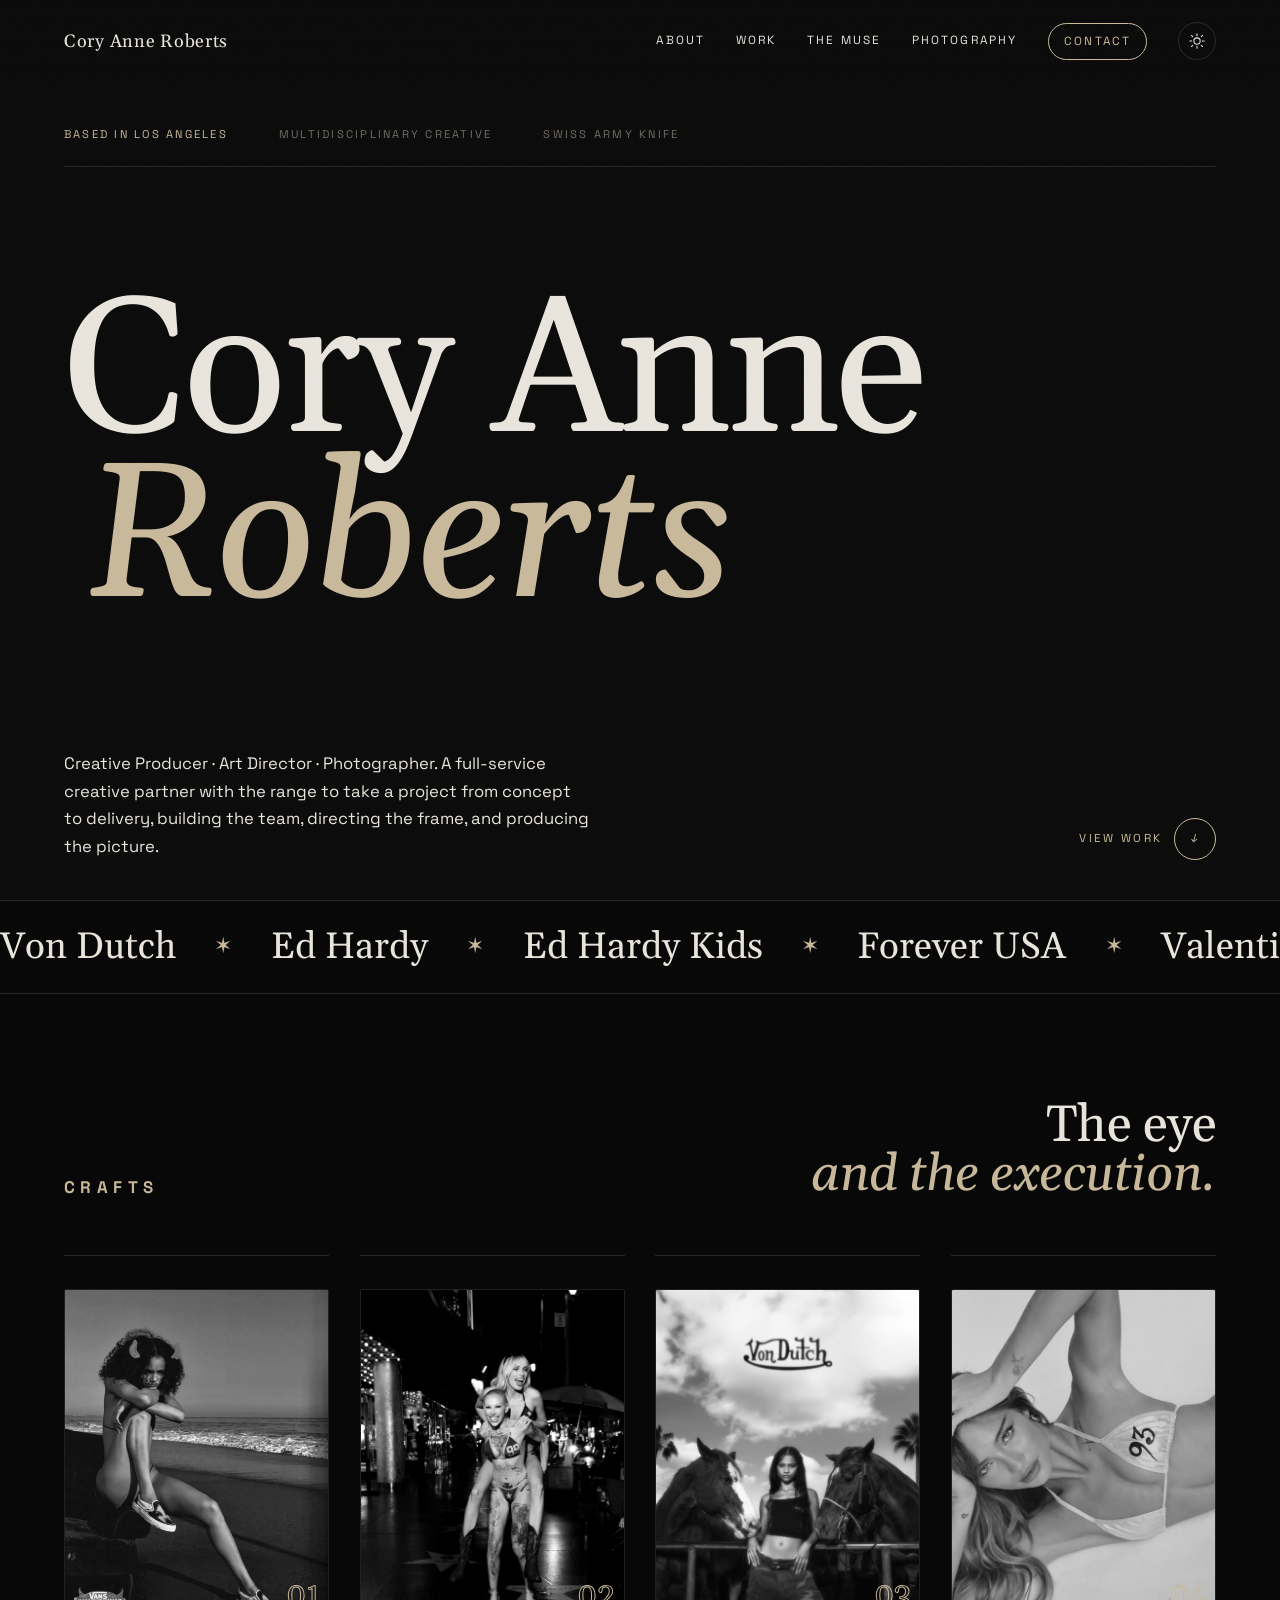
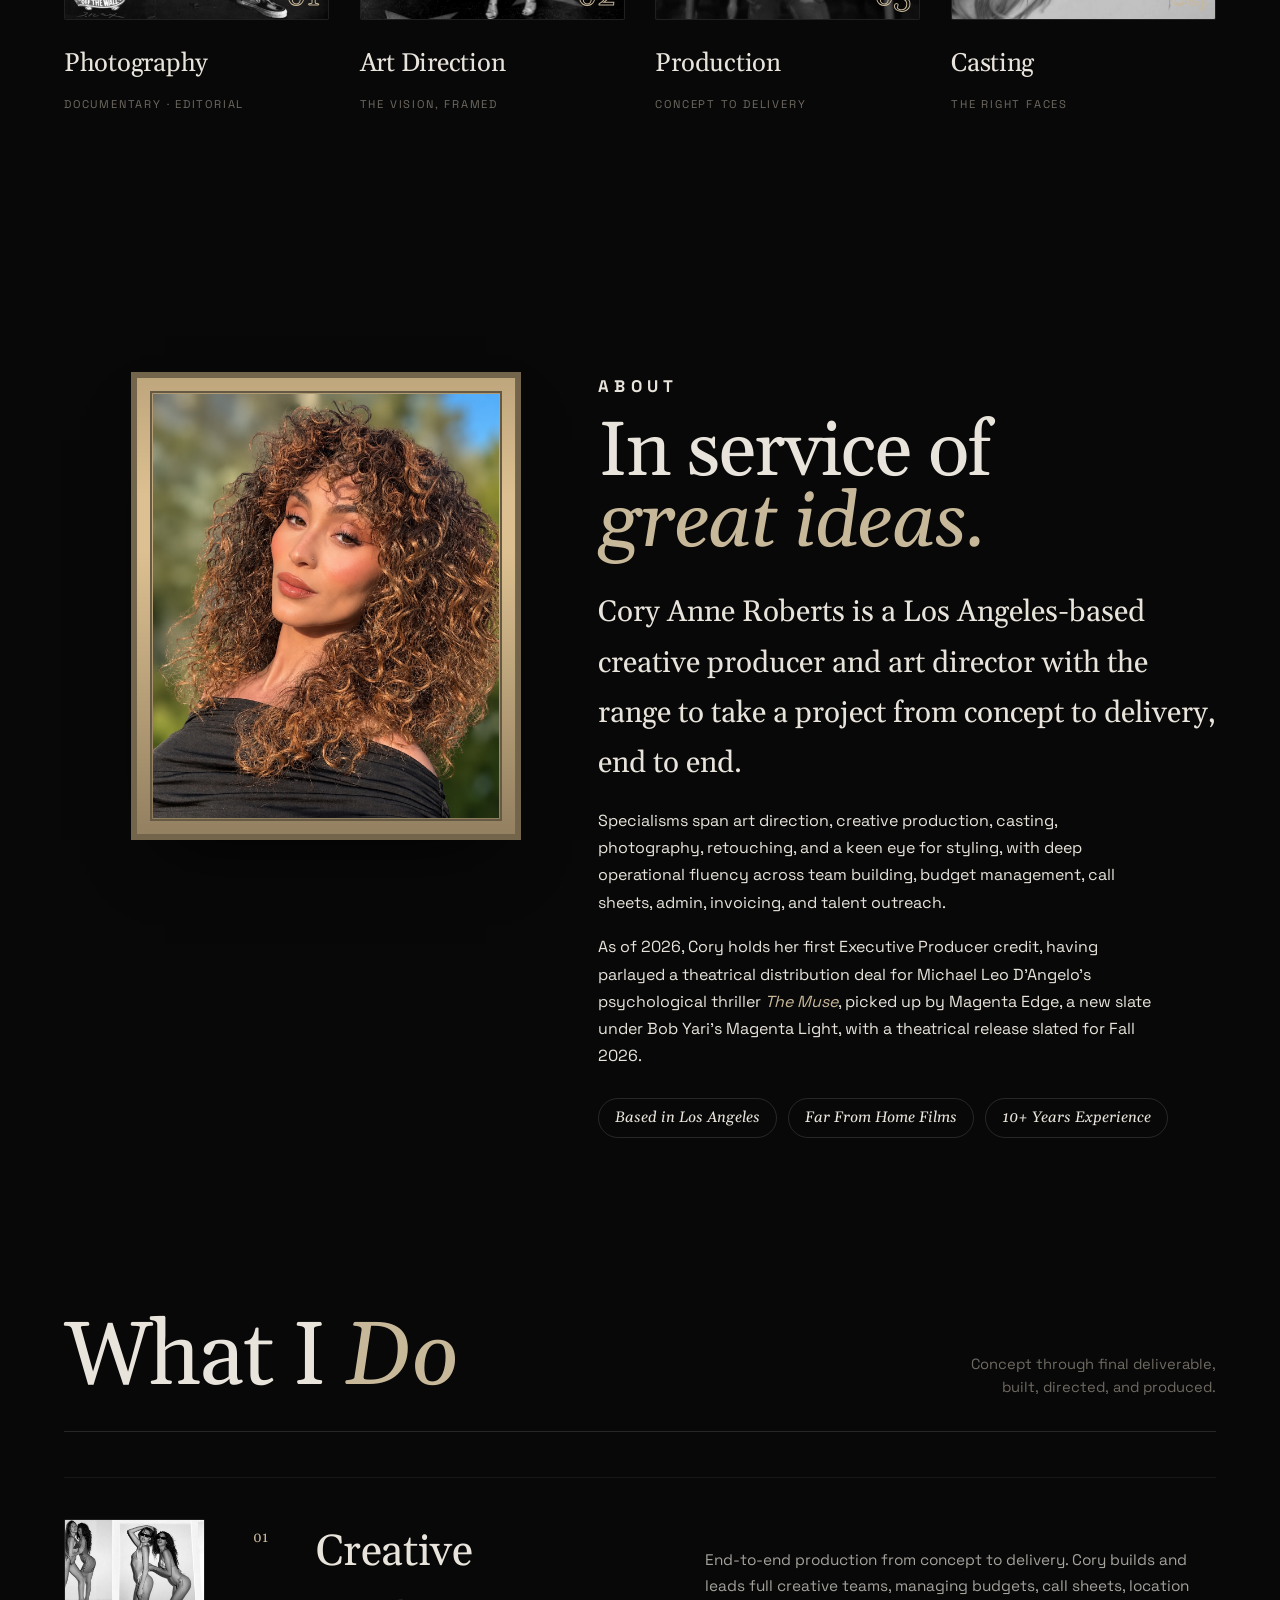
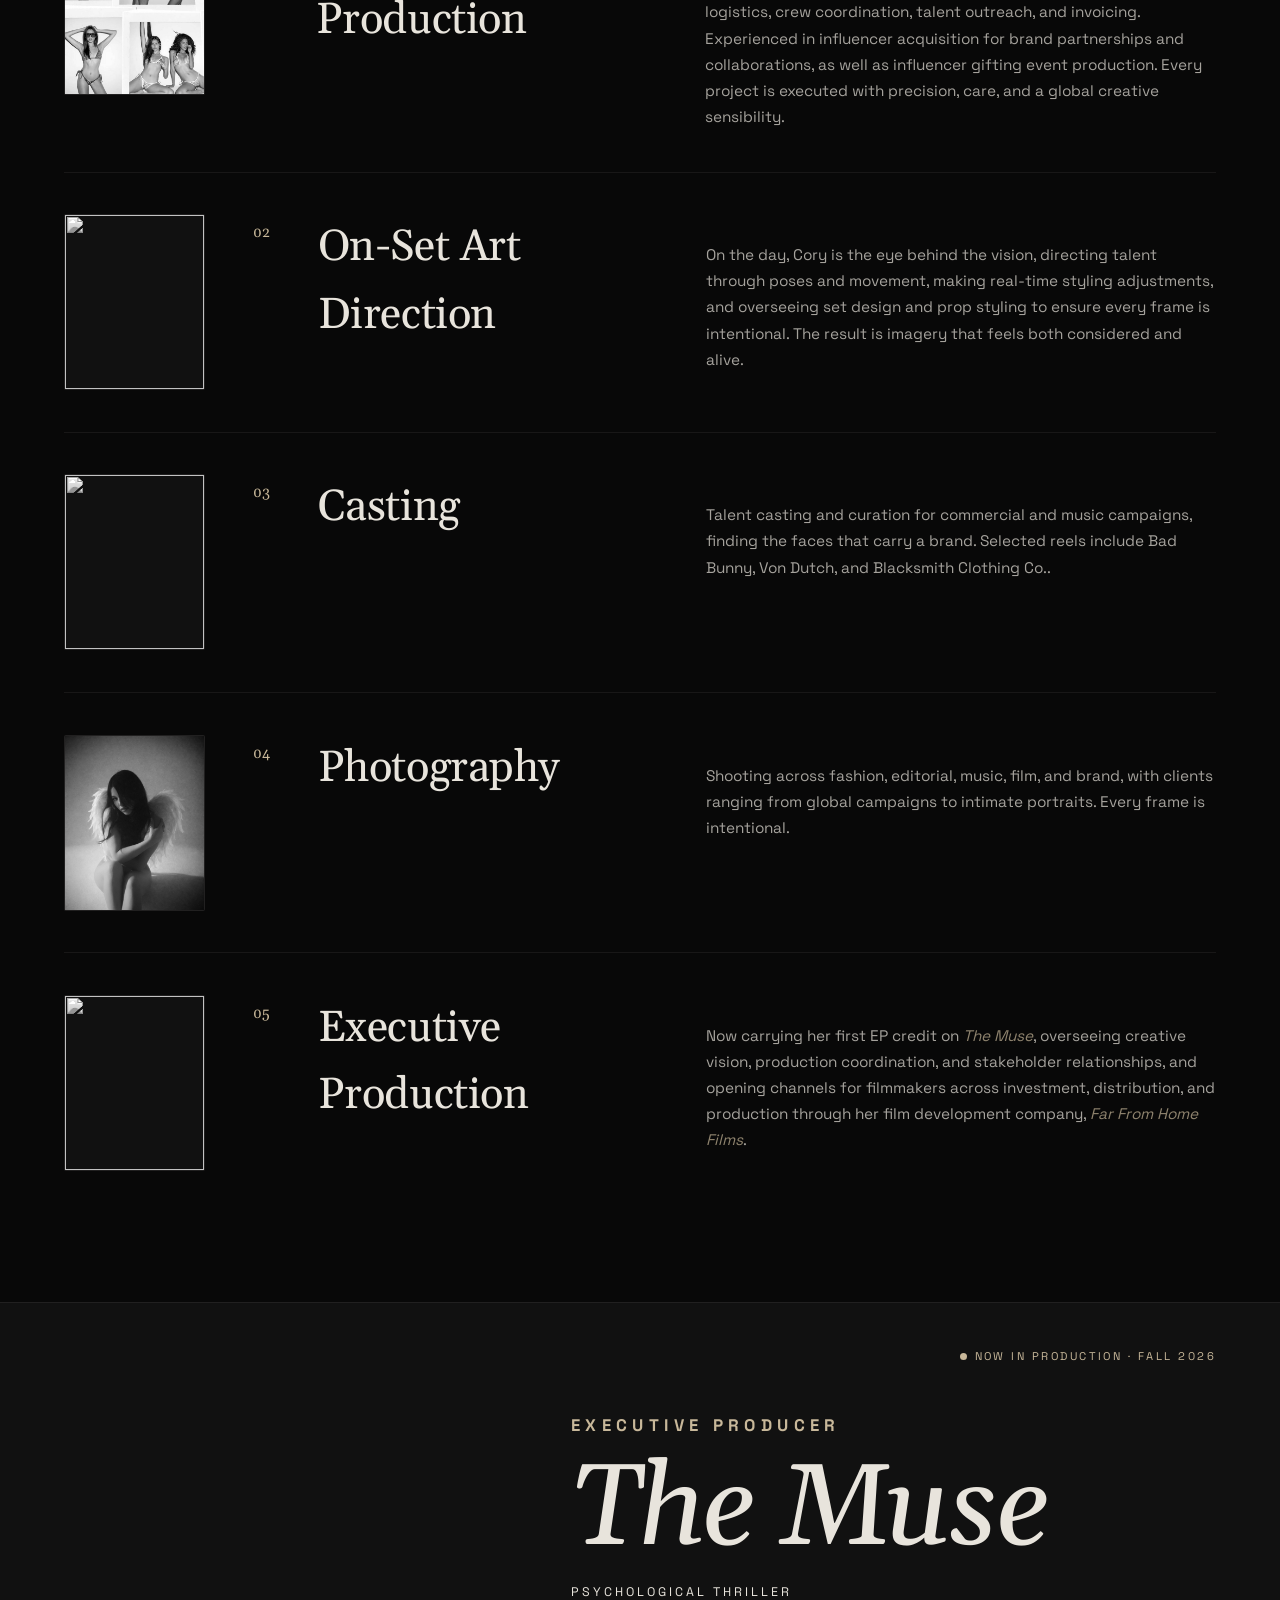
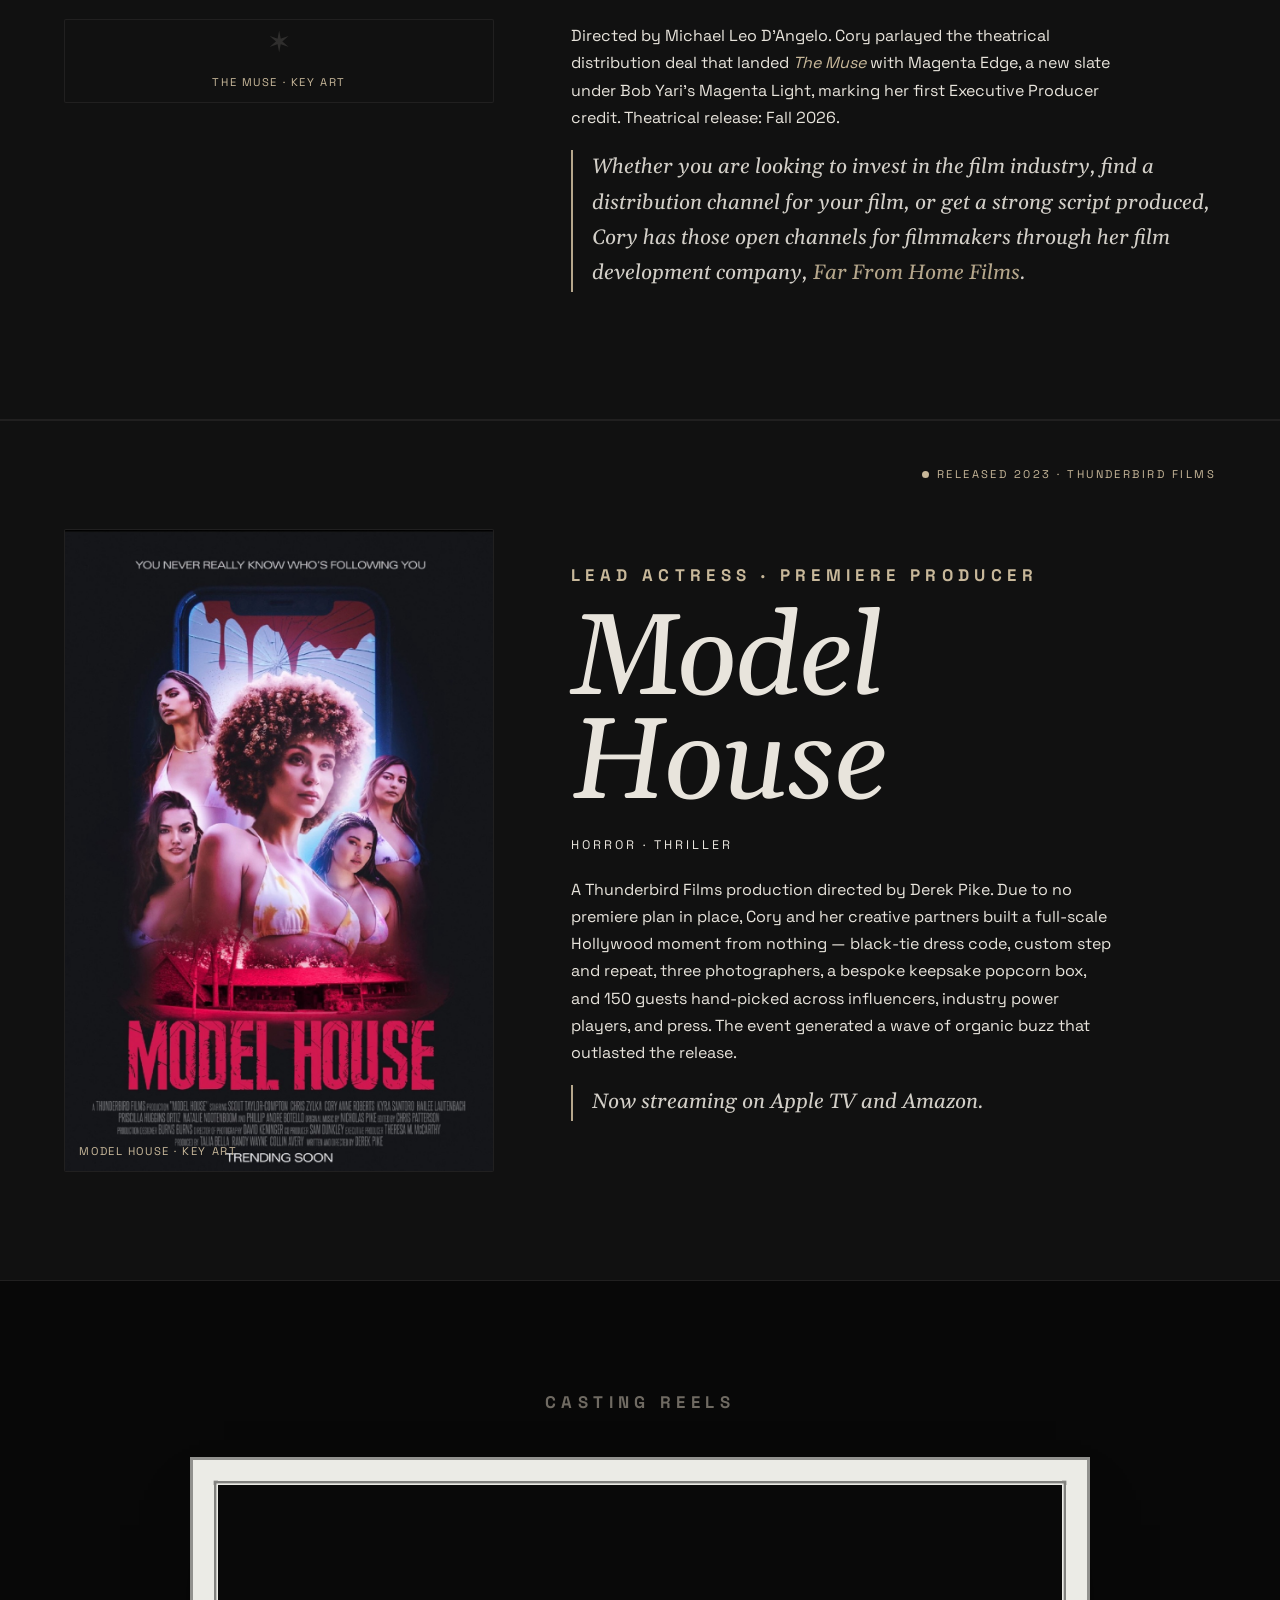
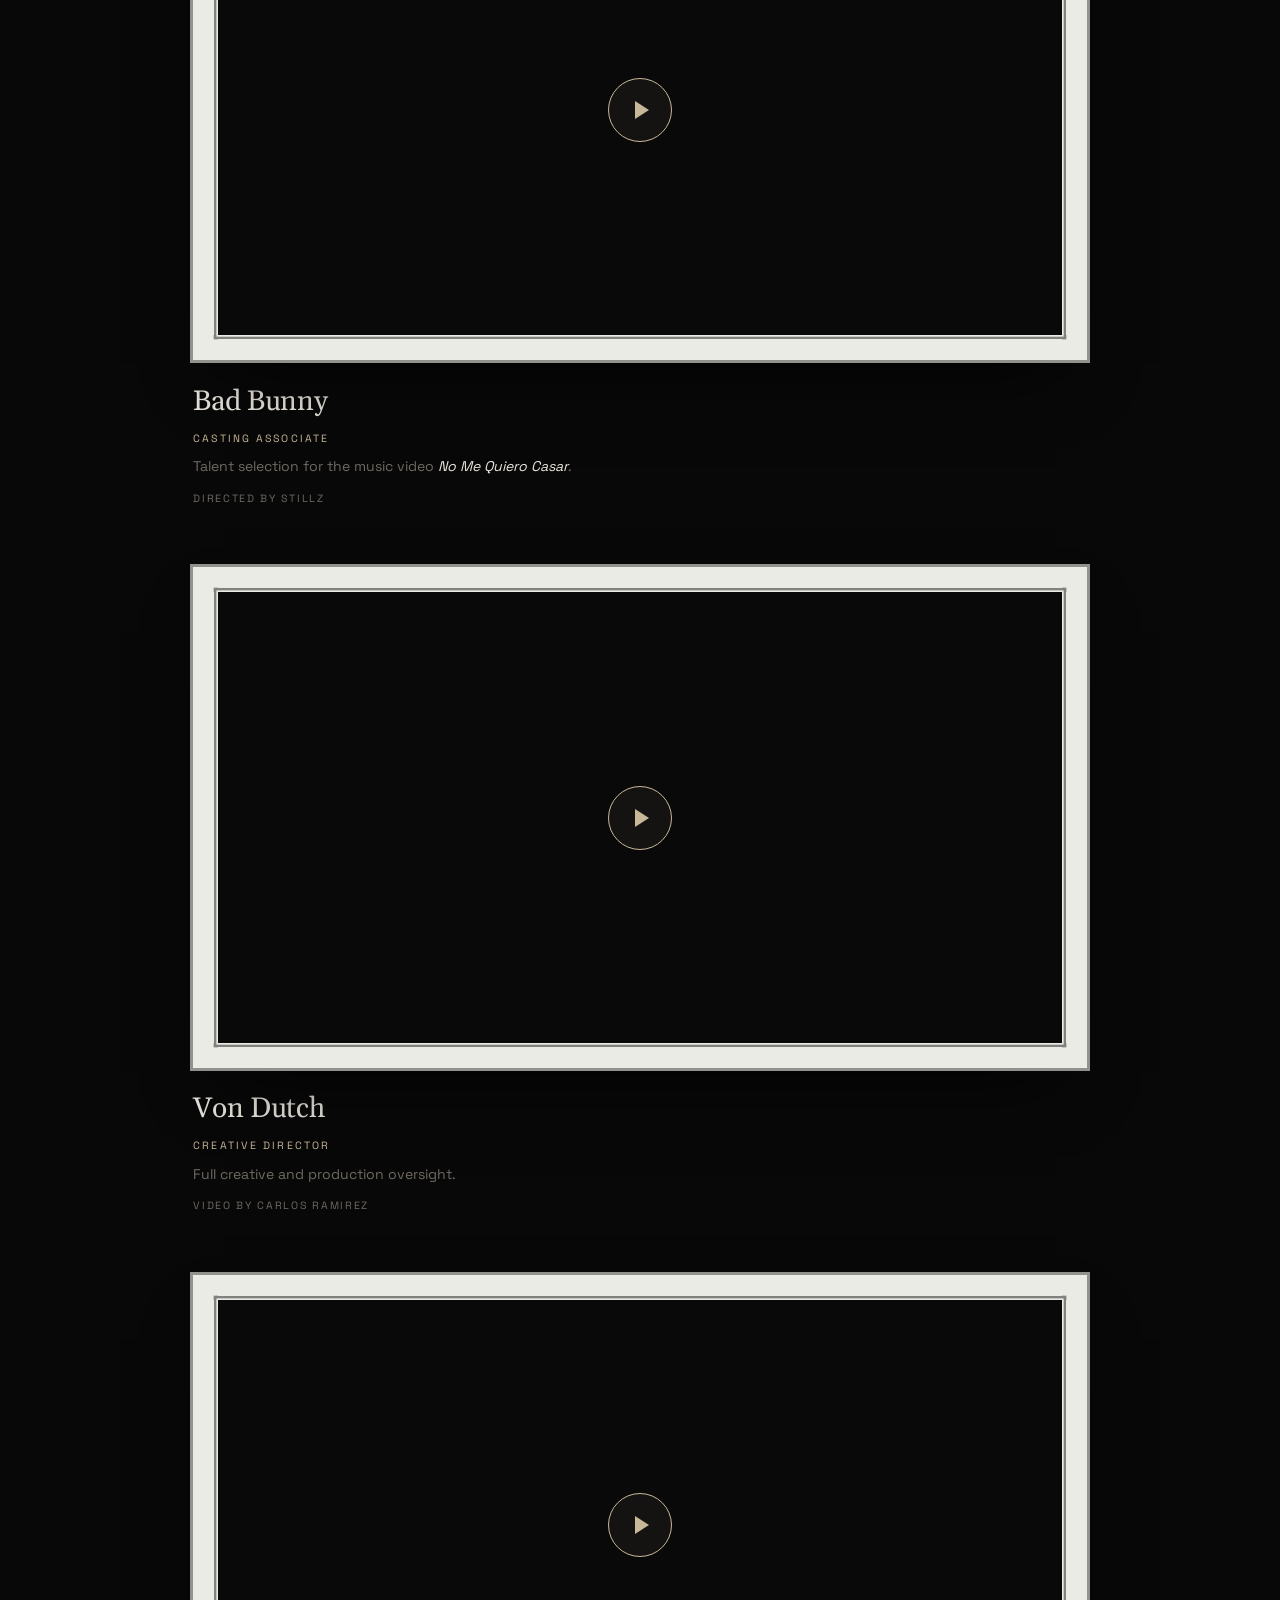
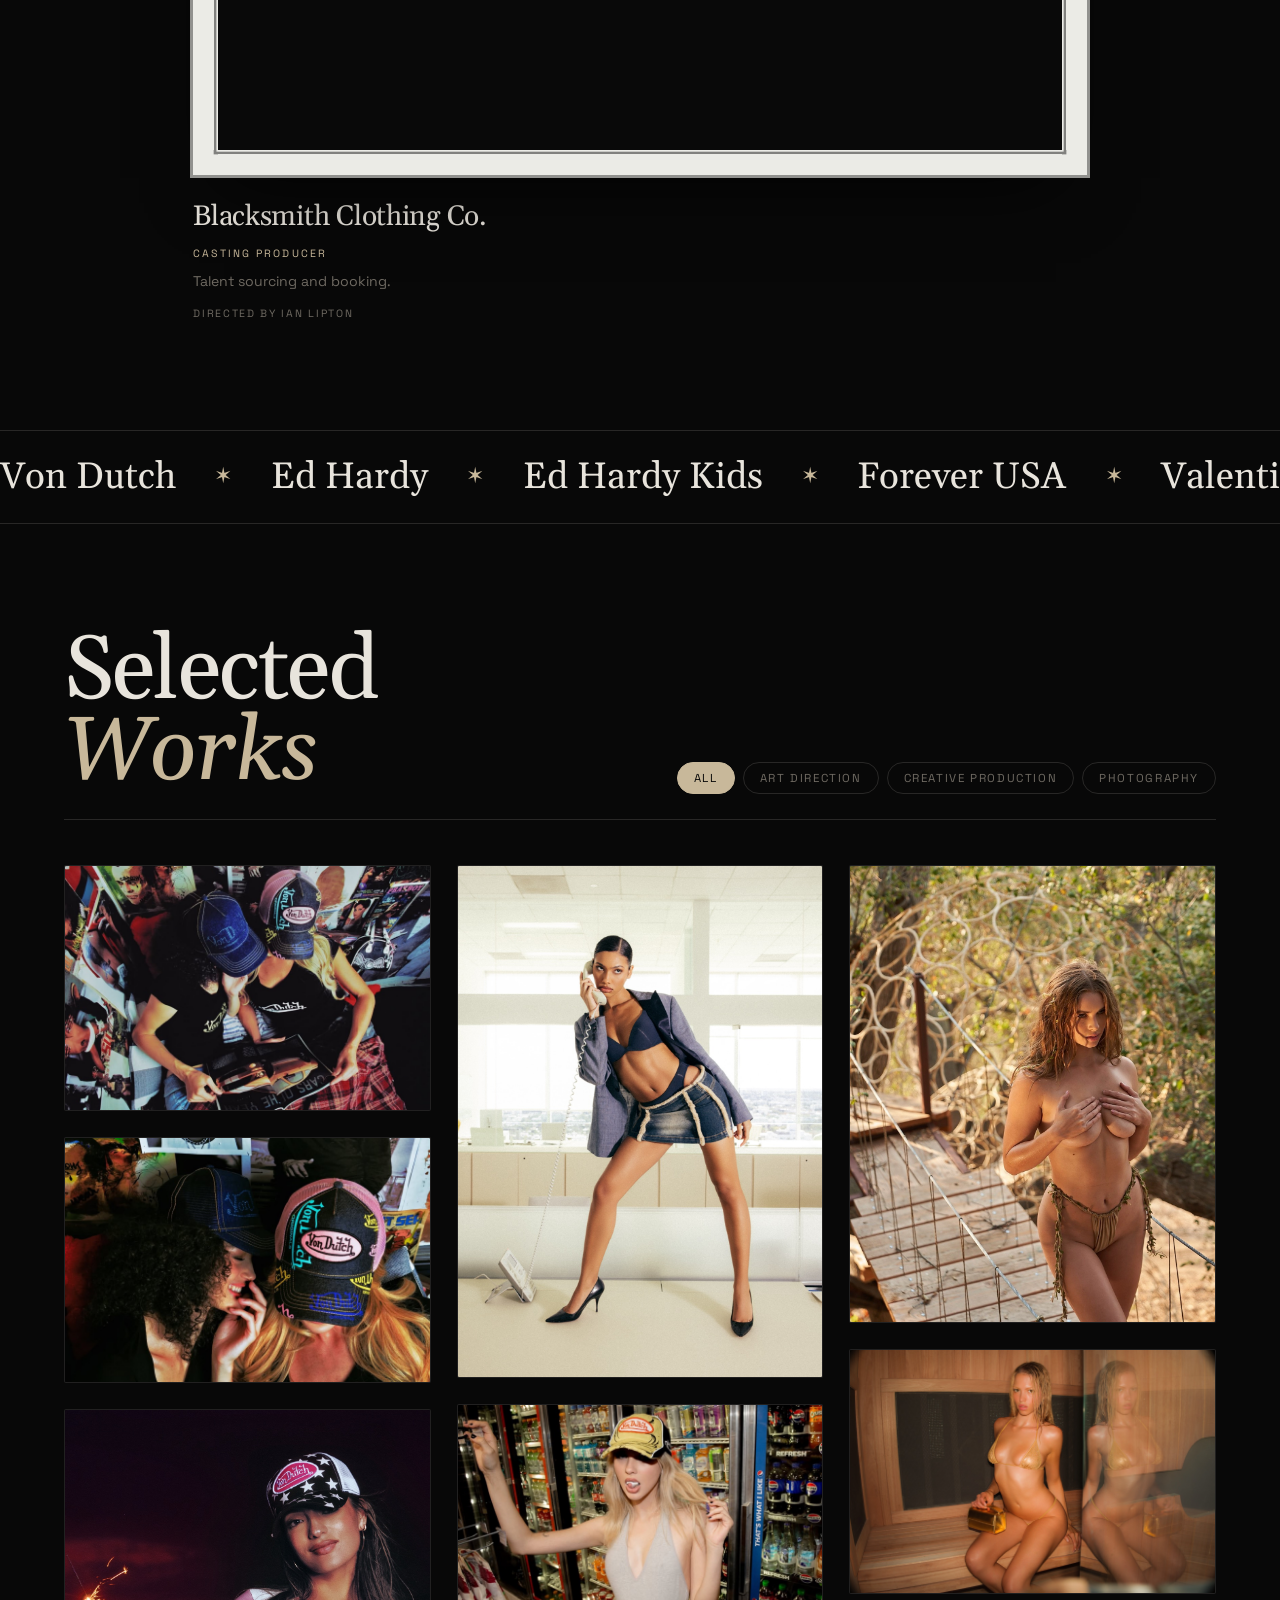
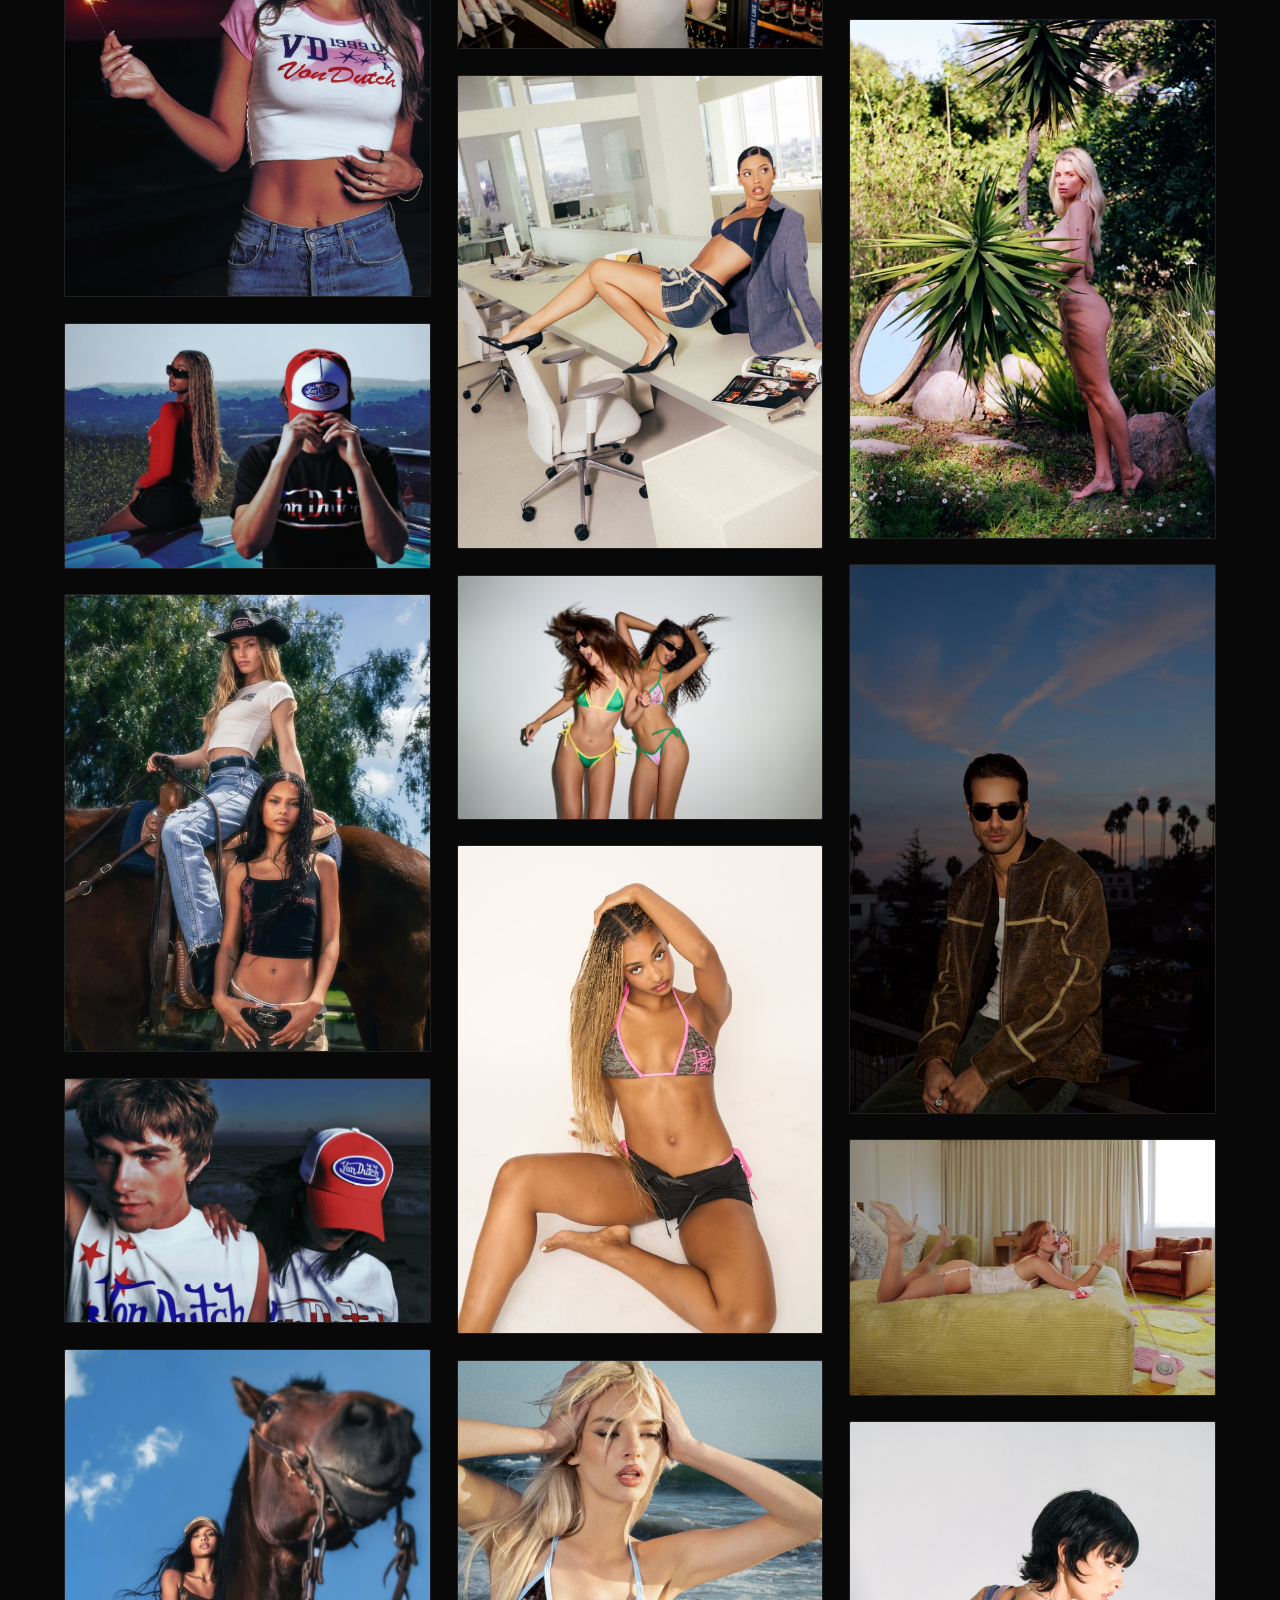
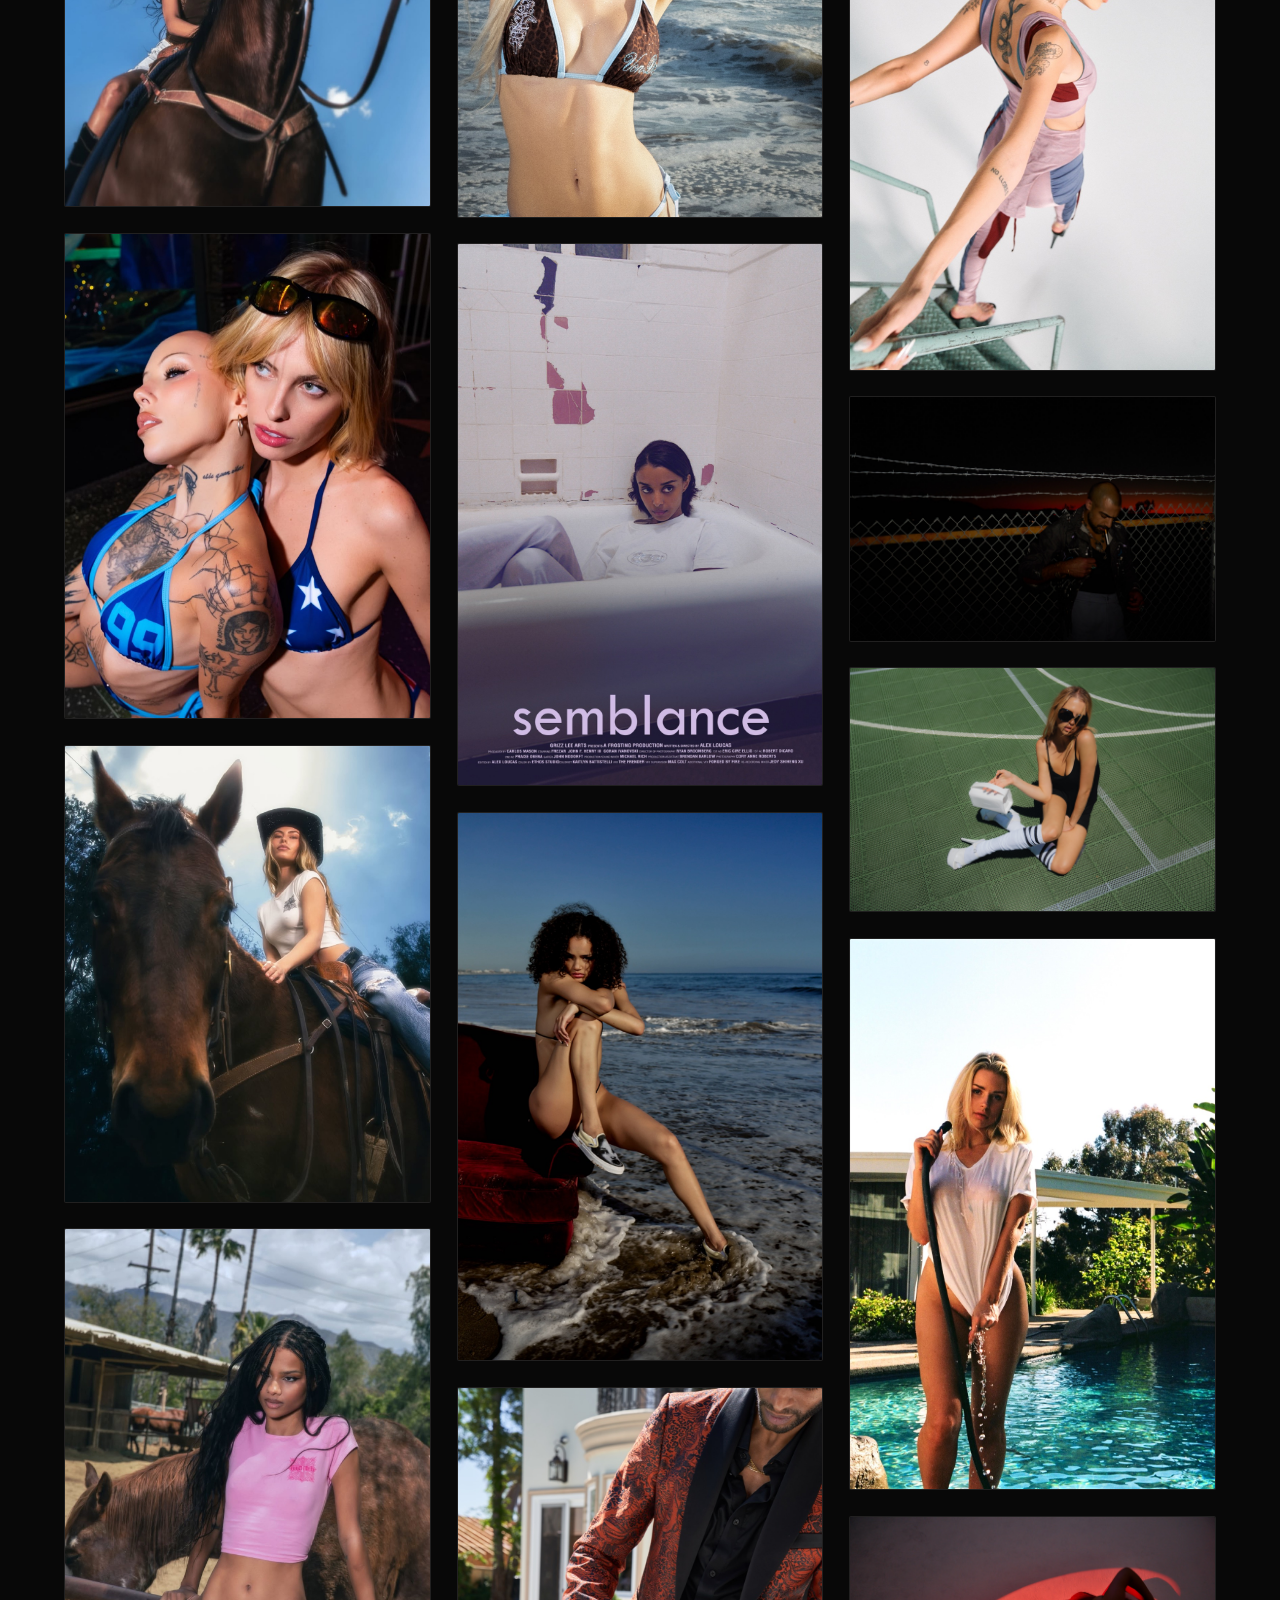
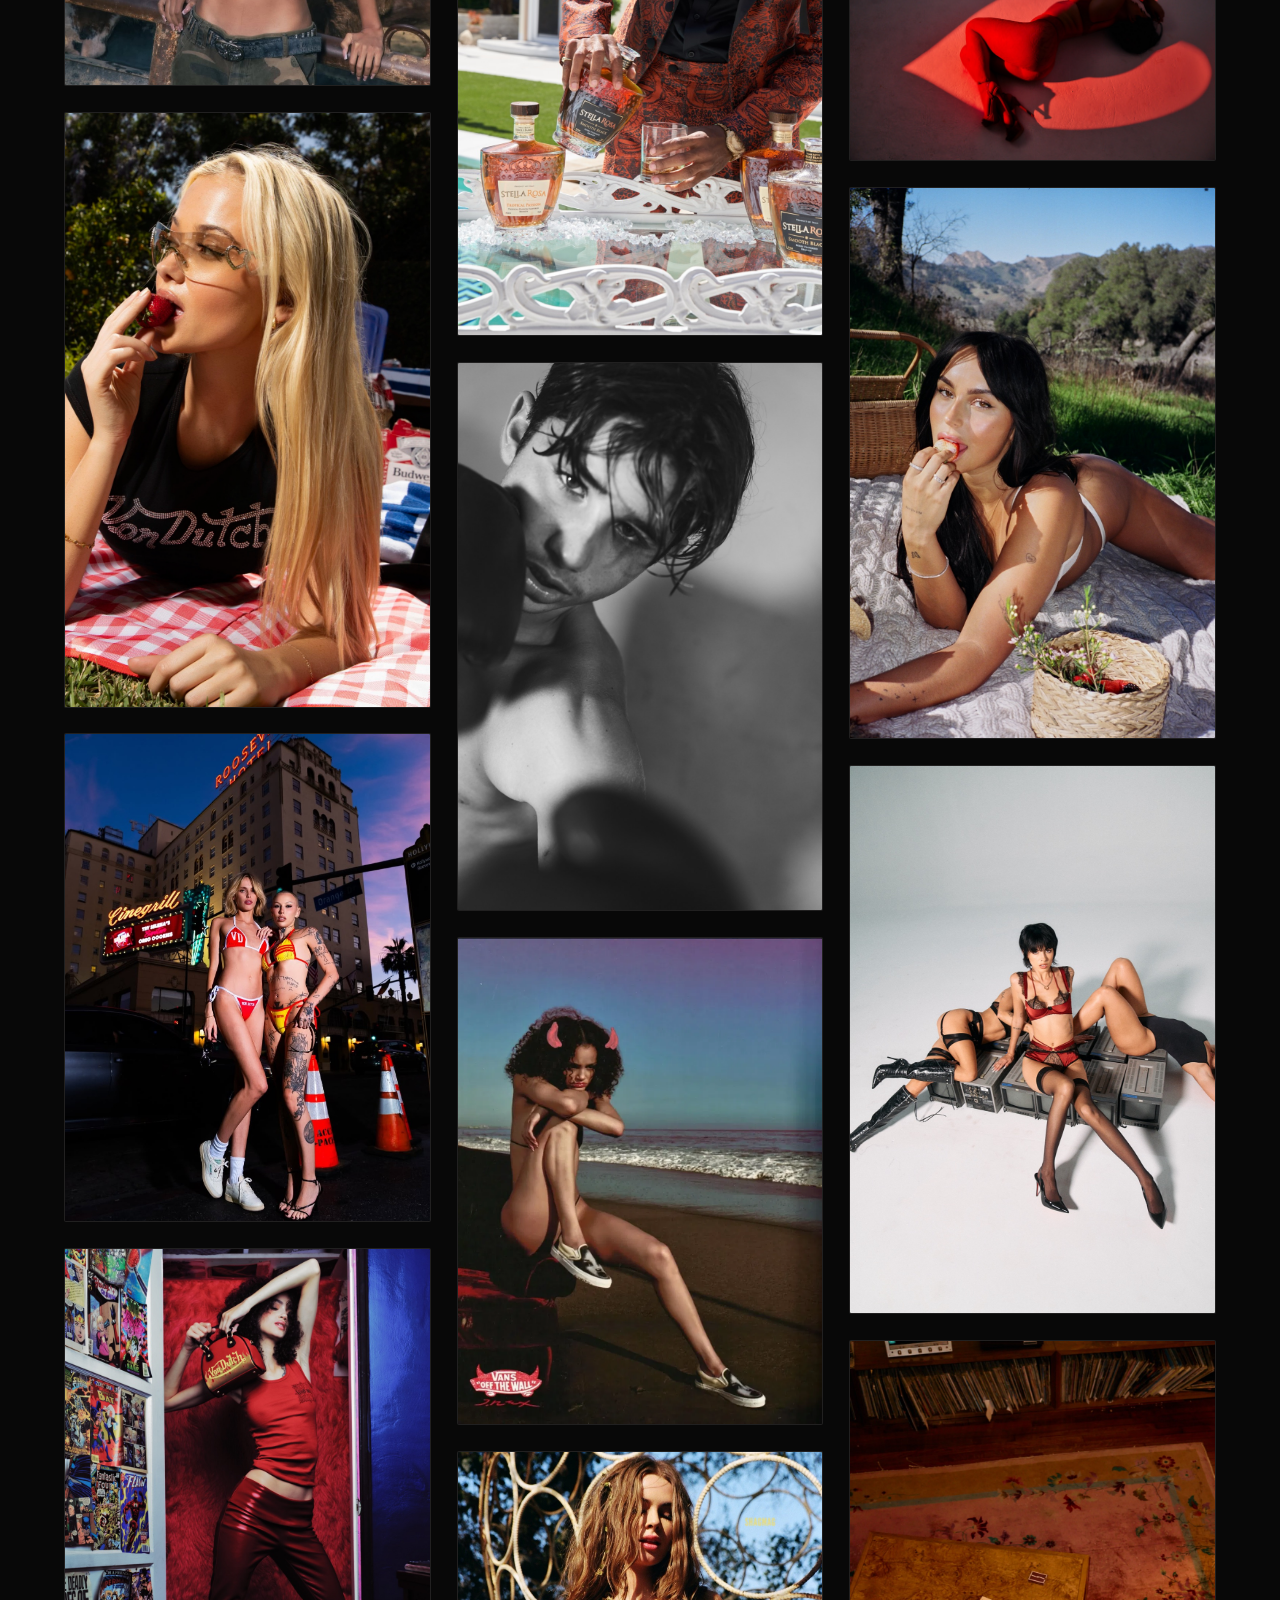
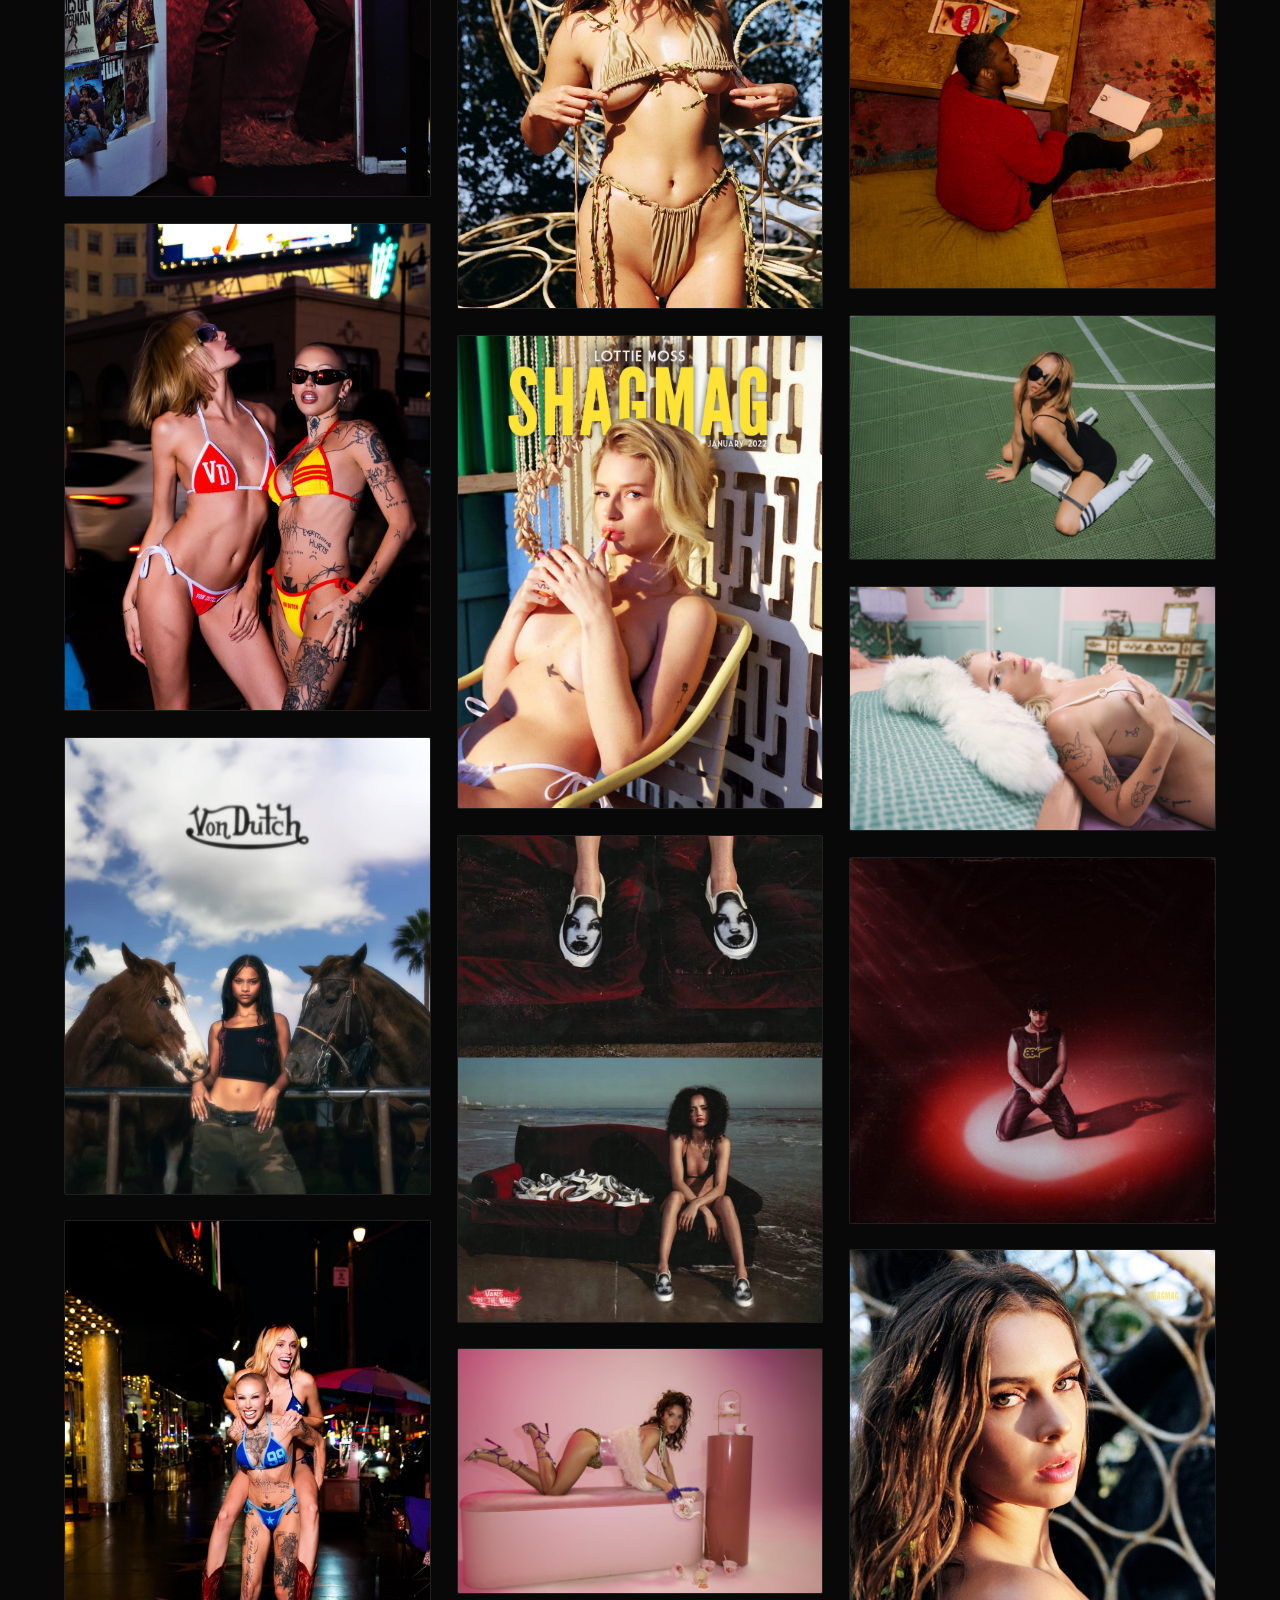
==== commit 2133cfd7: "default dark mode, sun icon toggle" ====
--- a/index.html
+++ b/index.html
@@ -17,7 +17,7 @@
     (function () {
       try {
         var t = localStorage.getItem('car-theme');
-        if (!t) t = window.matchMedia('(prefers-color-scheme: light)').matches ? 'light' : 'dark';
+        if (!t) t = 'dark';
         document.documentElement.setAttribute('data-theme', t);
       } catch (e) {
         document.documentElement.setAttribute('data-theme', 'dark');
--- a/css/styles.css
+++ b/css/styles.css
@@ -183,8 +183,8 @@
 }
 .theme-toggle:hover { border-color: var(--gold); color: var(--gold); transform: rotate(15deg); }
 .theme-toggle svg { width: 18px; height: 18px; display: block; }
-[data-theme="light"] .theme-toggle .icon-moon { display: none; }
-[data-theme="dark"]  .theme-toggle .icon-sun  { display: none; }
+[data-theme="light"] .theme-toggle .icon-sun  { display: none; }
+[data-theme="dark"]  .theme-toggle .icon-moon { display: none; }
 
 /* ============================================================
    HERO
